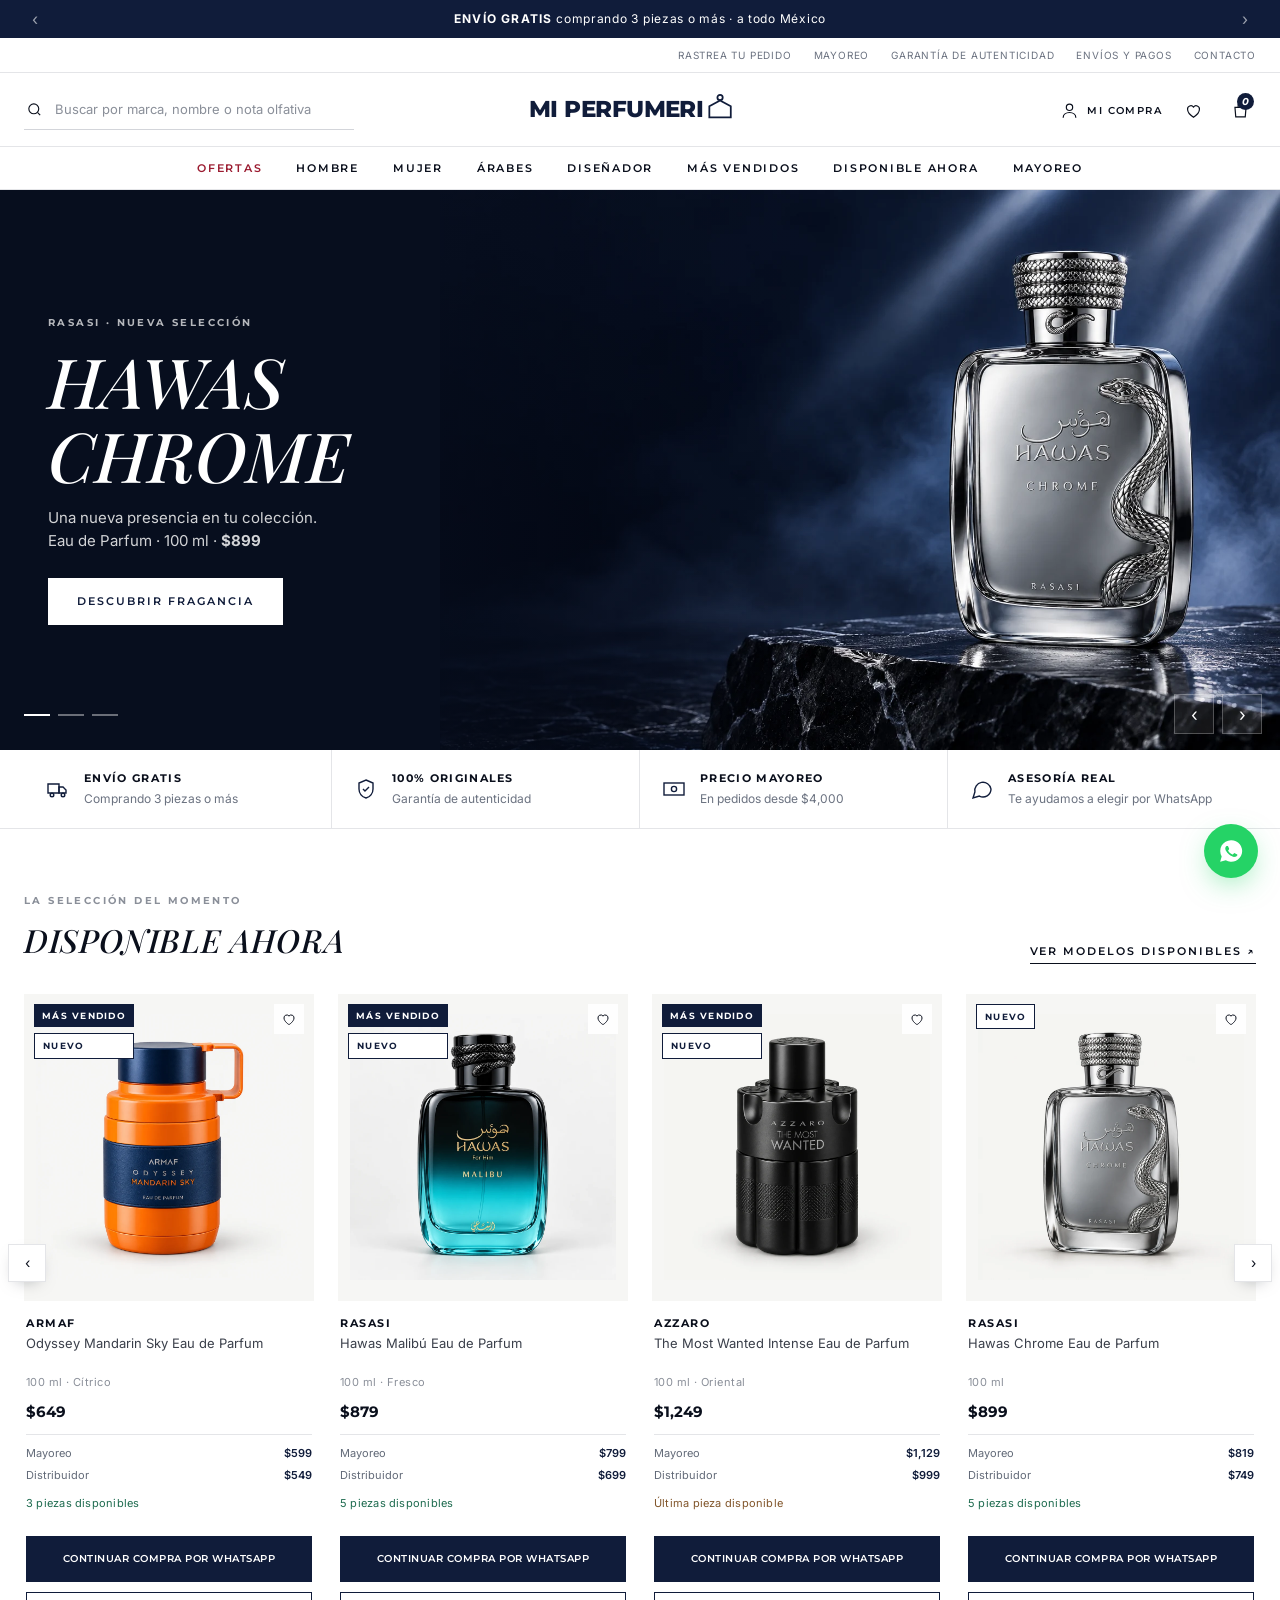
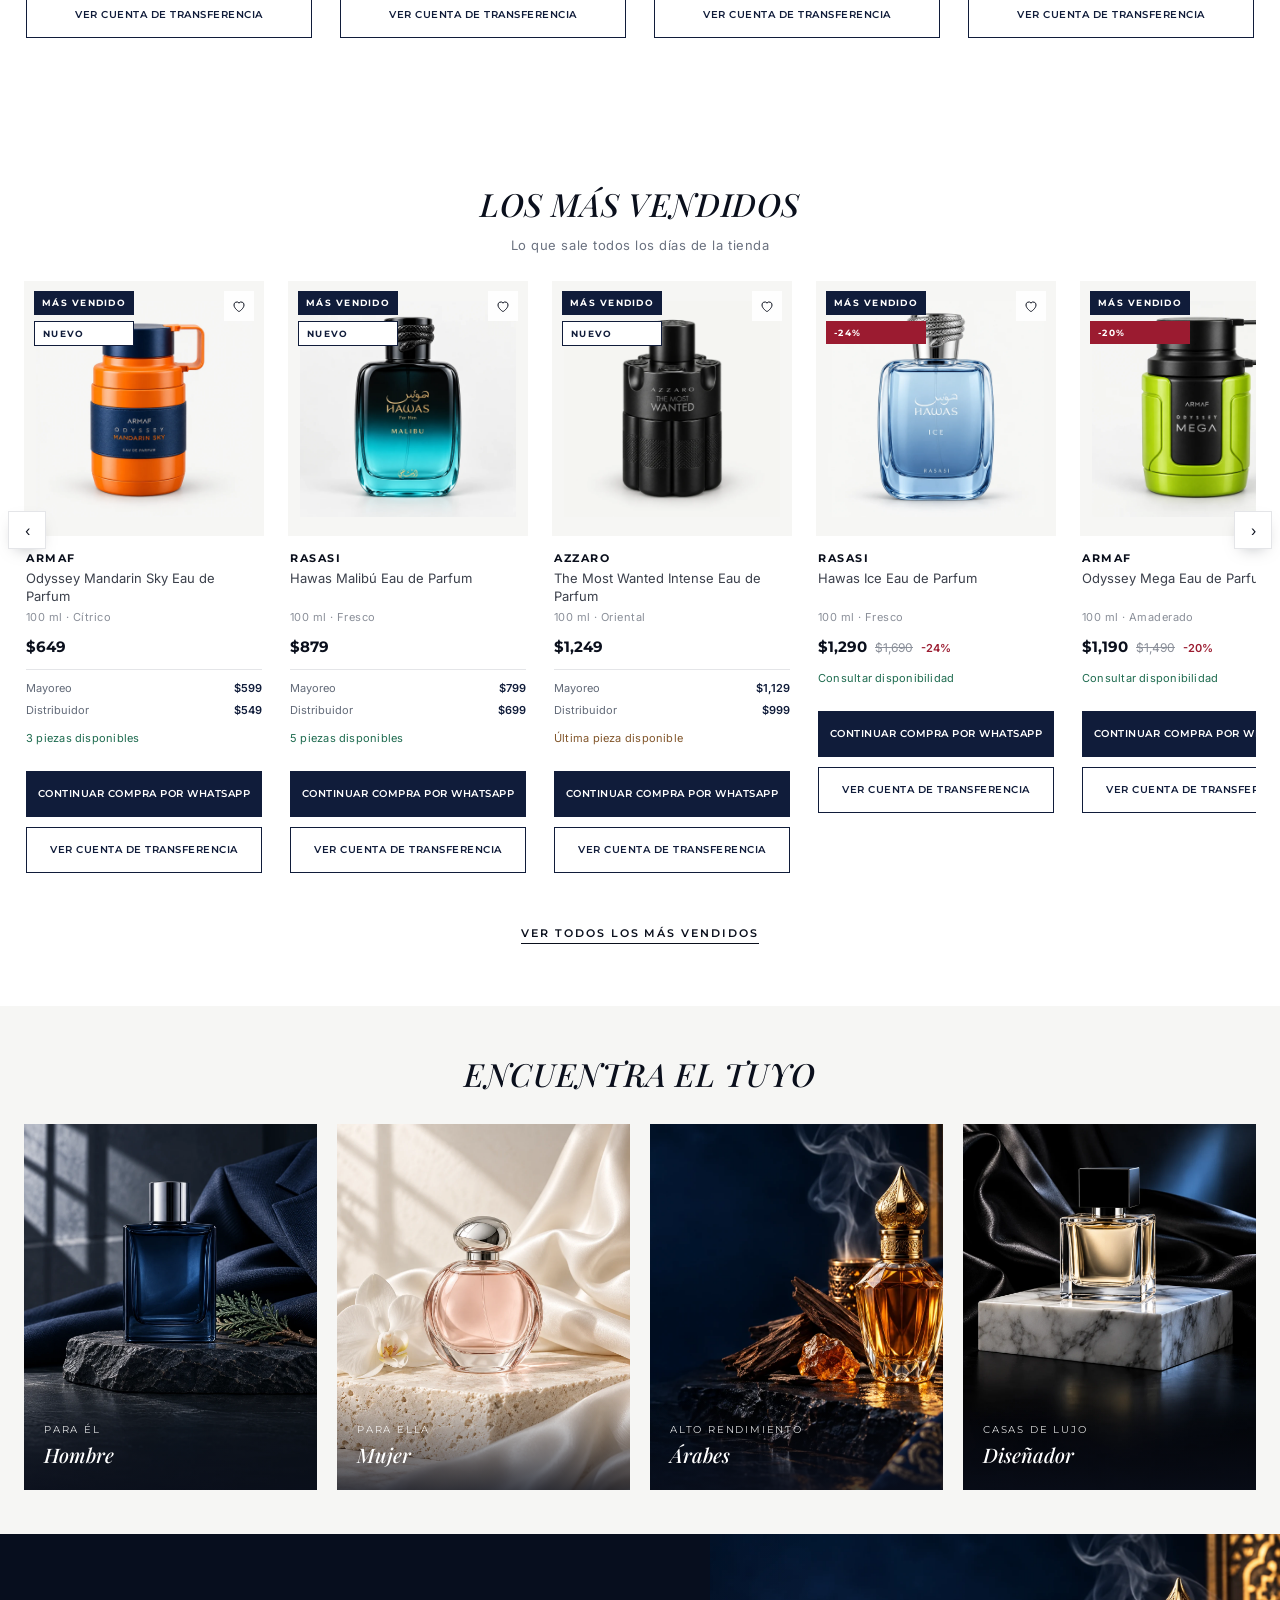
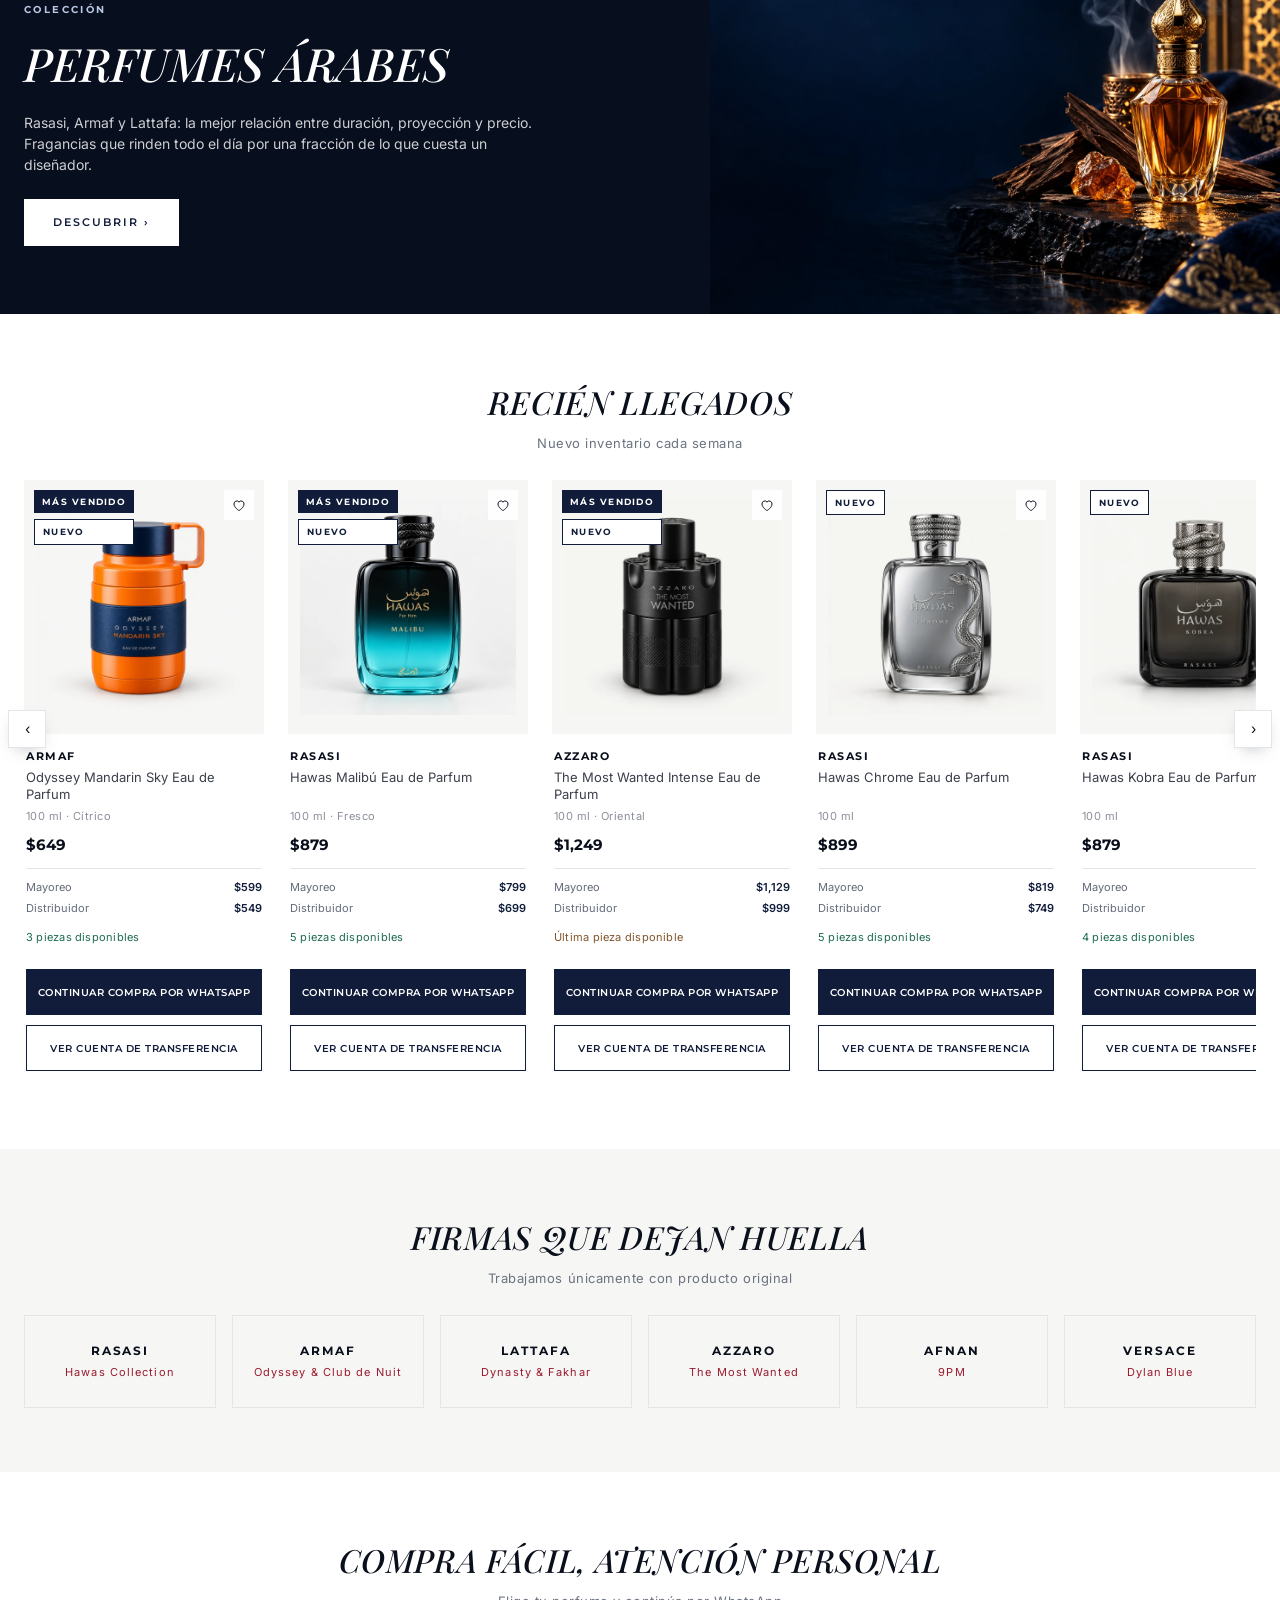
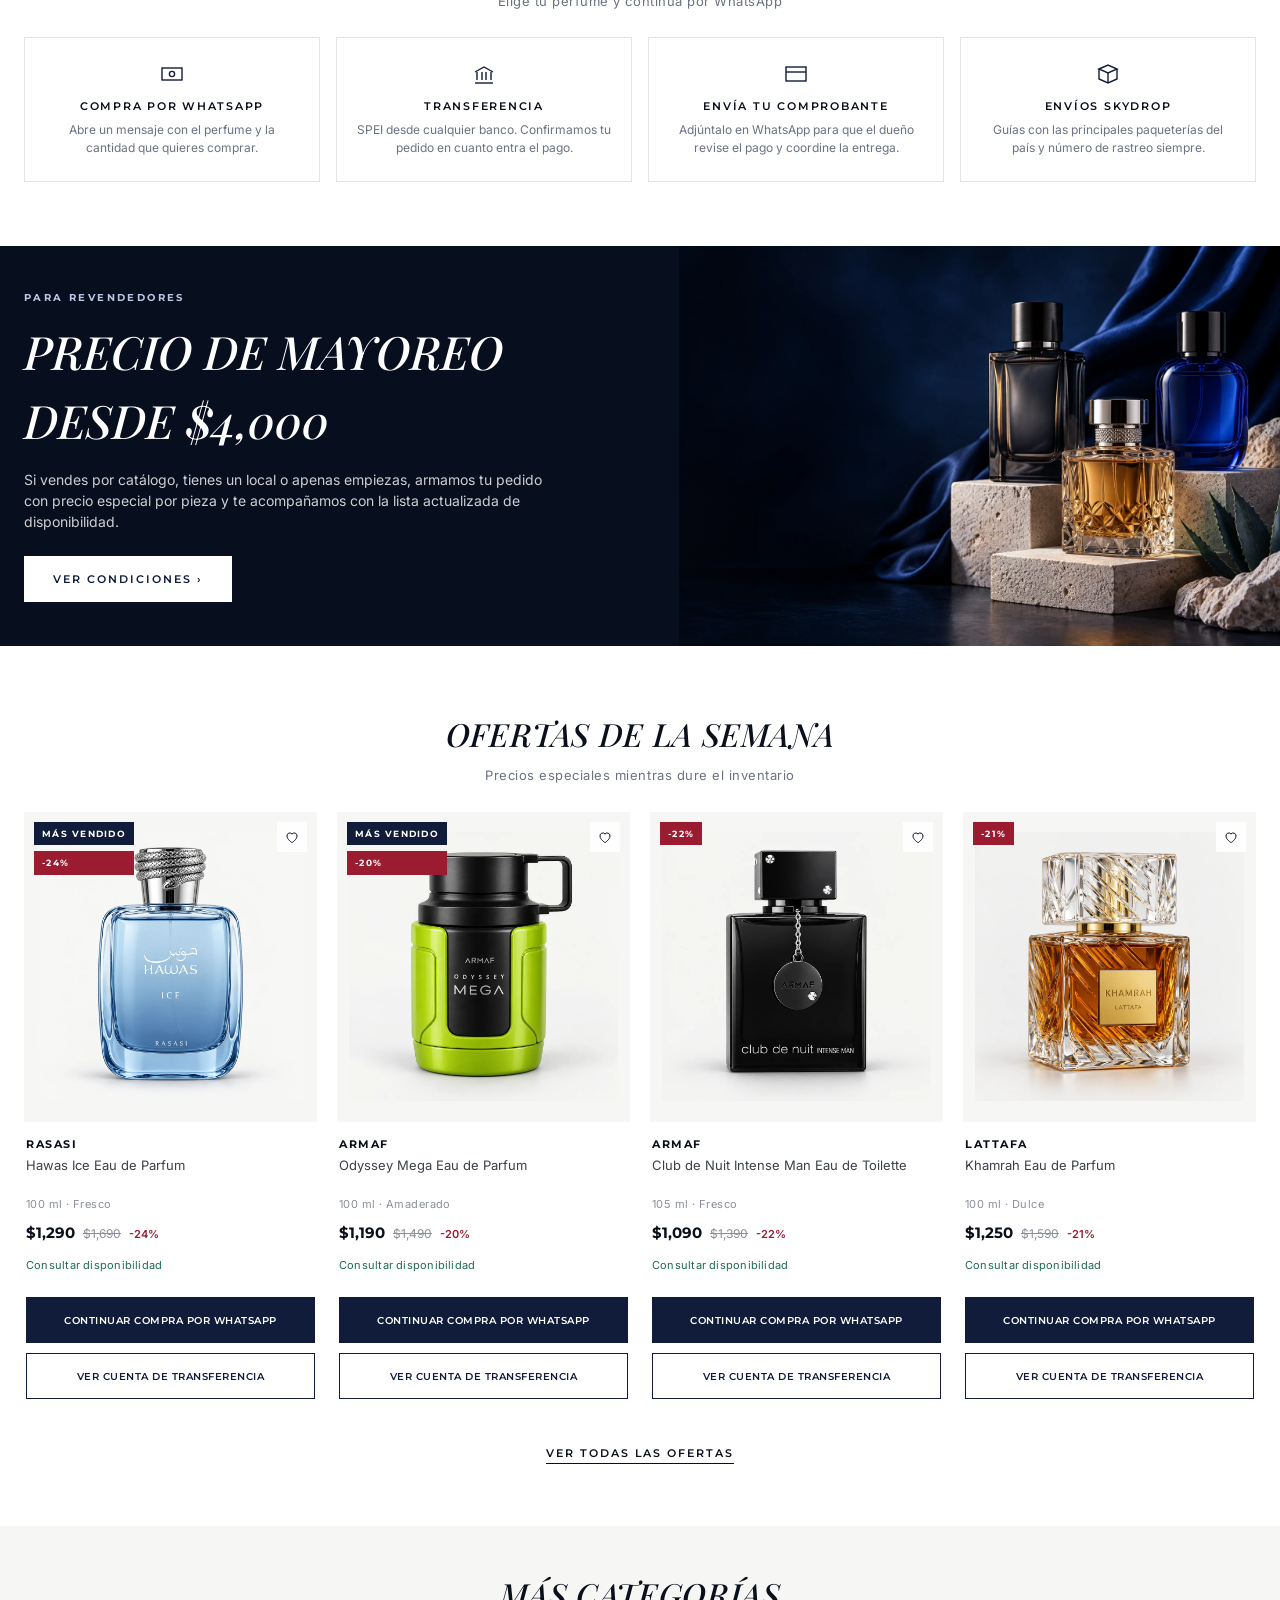
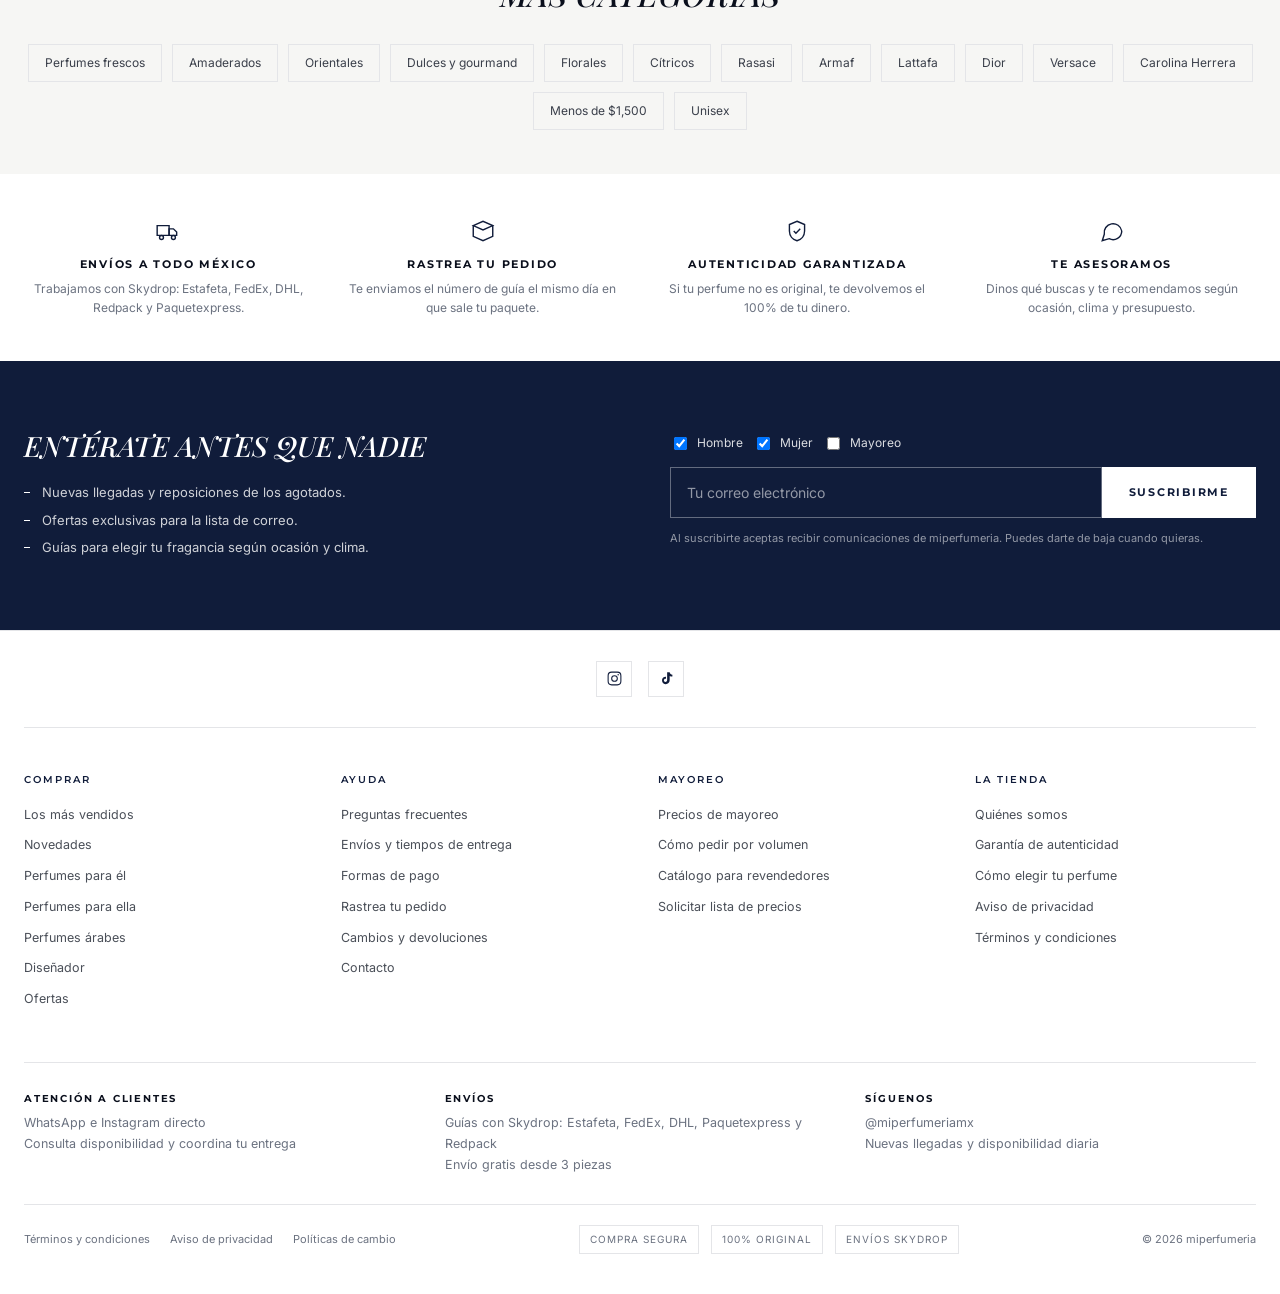
==== index.html @ ae8477be "Agrega panel admin, inventario real y fotos de producto Reemplaza catálogo demo por inventario confi" ====
<!DOCTYPE html>
<html lang="es-MX">
<head>
<meta charset="utf-8">
<meta name="viewport" content="width=device-width, initial-scale=1">
<title>miperfumeria | Perfumes originales con envío a todo México</title>
<meta name="description" content="Perfumes 100% originales de diseñador y árabes. Envío gratis desde 3 piezas, precio de mayoreo desde $4,000 y garantía de autenticidad.">
<link rel="preconnect" href="https://fonts.googleapis.com">
<link rel="preconnect" href="https://fonts.gstatic.com" crossorigin>
<link href="https://fonts.googleapis.com/css2?family=Inter:wght@400;500;600&family=Montserrat:wght@600;700;800&family=Playfair+Display:ital,wght@0,500;1,400;1,500&display=swap" rel="stylesheet">
<link rel="stylesheet" href="assets/css/styles.css">
</head>
<body>
<div id="site-header"></div>

<!-- ============ CARRUSEL PRINCIPAL ============ -->
<div class="hero" id="hero">
  <div class="hero-slide is-on">
    <div class="hero-bg" data-bg="navy"></div>
    <div class="hero-inner"><div class="hero-copy">
      <div class="eyebrow">Rasasi · Nueva selección</div>
      <h2>Hawas<br>Chrome</h2>
      <p>Una nueva presencia en tu colección.<br>Eau de Parfum · 100 ml · <strong>$899</strong></p>
      <a class="btn btn-light" href="producto.html?id=hawas-chrome">Descubrir fragancia</a>
    </div></div>
  </div>
  <div class="hero-slide">
    <div class="hero-bg" data-bg="azul"></div>
    <div class="hero-inner"><div class="hero-copy">
      <div class="eyebrow">Beneficio permanente</div>
      <h2>Envío gratis desde 3 piezas</h2>
      <p>Arma tu pedido con tres fragancias o más y nosotros pagamos la guía a cualquier parte de México.</p>
      <a class="btn btn-light" href="catalogo.html">Ver catálogo completo</a>
    </div></div>
  </div>
  <div class="hero-slide">
    <div class="hero-bg" data-bg="noche"></div>
    <div class="hero-inner"><div class="hero-copy">
      <div class="eyebrow">Revendedores</div>
      <h2>Precio de mayoreo</h2>
      <p>Desde $4,000 en un solo pedido accedes a precio especial por pieza. Ideal si vendes por catálogo o en tu local.</p>
      <a class="btn btn-light" href="mayoreo.html">Conocer condiciones</a>
    </div></div>
  </div>
  <button class="hero-arrow prev" data-hero="-1" aria-label="Anterior">‹</button>
  <button class="hero-arrow next" data-hero="1" aria-label="Siguiente">›</button>
  <div class="hero-dots" id="heroDots"></div>
</div>

<!-- ============ BENEFICIOS ============ -->
<div class="benefits">
  <div class="wrap">
    <div class="benefit"><svg width="24" height="24" viewBox="0 0 24 24" fill="none" stroke="currentColor" stroke-width="1.4"><path d="M2 7h11v9H2z"/><path d="M13 10h4l3 3v3h-7z"/><circle cx="6" cy="18" r="1.8"/><circle cx="17" cy="18" r="1.8"/></svg>
      <div><b>Envío gratis</b><span>Comprando 3 piezas o más</span></div></div>
    <div class="benefit"><svg width="24" height="24" viewBox="0 0 24 24" fill="none" stroke="currentColor" stroke-width="1.4"><path d="M12 3l7 3v6c0 4.4-3 7.9-7 9-4-1.1-7-4.6-7-9V6l7-3z"/><path d="M9 12l2 2 4-4"/></svg>
      <div><b>100% originales</b><span>Garantía de autenticidad</span></div></div>
    <div class="benefit"><svg width="24" height="24" viewBox="0 0 24 24" fill="none" stroke="currentColor" stroke-width="1.4"><rect x="2" y="6" width="20" height="12"/><circle cx="12" cy="12" r="2.6"/></svg>
      <div><b>Precio mayoreo</b><span>En pedidos desde $4,000</span></div></div>
    <div class="benefit"><svg width="24" height="24" viewBox="0 0 24 24" fill="none" stroke="currentColor" stroke-width="1.4"><path d="M21 12a8 8 0 0 1-11.6 7.1L3 21l1.9-6.1A8 8 0 1 1 21 12z"/></svg>
      <div><b>Asesoría real</b><span>Te ayudamos a elegir por WhatsApp</span></div></div>
  </div>
</div>

<section class="inventory-section">
  <div class="wrap">
    <div class="section-heading-row"><div><div class="eyebrow">La selección del momento</div><h2 class="sec-title">Disponible ahora</h2></div><a class="link-more" href="catalogo.html?f=inventario">Ver modelos disponibles ↗</a></div>
    <div class="rail-wrap"><button class="rail-btn prev" aria-label="Anterior">‹</button><div class="rail" id="railStock"></div><button class="rail-btn next" aria-label="Siguiente">›</button></div>
  </div>
</section>
<!-- ============ MÁS VENDIDOS ============ -->
<section>
  <div class="wrap">
    <div class="sec-head">
      <h2 class="sec-title">Los más vendidos</h2>
      <p class="sec-sub">Lo que sale todos los días de la tienda</p>
    </div>
    <div class="rail-wrap">
      <button class="rail-btn prev" aria-label="Anterior">‹</button>
      <div class="rail" id="railBest"></div>
      <button class="rail-btn next" aria-label="Siguiente">›</button>
    </div>
    <div style="text-align:center;margin-top:34px">
      <a class="link-more" href="catalogo.html?f=best">Ver todos los más vendidos</a>
    </div>
  </div>
</section>

<!-- ============ MOSAICO DE CATEGORÍAS ============ -->
<section class="sec-bone tight">
  <div class="wrap">
    <div class="sec-head"><h2 class="sec-title">Encuentra el tuyo</h2></div>
    <div class="tiles">
      <a class="tile" href="catalogo.html?f=hombre"><div data-tile="dark" style="aspect-ratio:4/5;max-height:420px"></div>
        <div class="tile-cap"><span>Para él</span><h3>Hombre</h3></div></a>
      <a class="tile" href="catalogo.html?f=mujer"><div data-tile="light" style="aspect-ratio:4/5;max-height:420px"></div>
        <div class="tile-cap"><span>Para ella</span><h3>Mujer</h3></div></a>
      <a class="tile" href="catalogo.html?f=arabe"><div data-tile="black" style="aspect-ratio:4/5;max-height:420px"></div>
        <div class="tile-cap"><span>Alto rendimiento</span><h3>Árabes</h3></div></a>
      <a class="tile" href="catalogo.html?f=disenador"><div data-tile="mid" style="aspect-ratio:4/5;max-height:420px"></div>
        <div class="tile-cap"><span>Casas de lujo</span><h3>Diseñador</h3></div></a>
    </div>
  </div>
</section>

<!-- ============ BANNER EDITORIAL ============ -->
<div class="editorial">
  <div class="hero-bg" data-bg="noche"></div>
  <div class="wrap"><div class="editorial-copy">
    <div class="eyebrow">Colección</div>
    <h2>Perfumes árabes</h2>
    <p>Rasasi, Armaf y Lattafa: la mejor relación entre duración, proyección y precio. Fragancias que rinden todo el día por una fracción de lo que cuesta un diseñador.</p>
    <a class="btn btn-light" href="catalogo.html?f=arabe">Descubrir ›</a>
  </div></div>
</div>

<!-- ============ NOVEDADES ============ -->
<section>
  <div class="wrap">
    <div class="sec-head">
      <h2 class="sec-title">Recién llegados</h2>
      <p class="sec-sub">Nuevo inventario cada semana</p>
    </div>
    <div class="rail-wrap">
      <button class="rail-btn prev" aria-label="Anterior">‹</button>
      <div class="rail" id="railNuevo"></div>
      <button class="rail-btn next" aria-label="Siguiente">›</button>
    </div>
  </div>
</section>

<!-- ============ MARCAS ============ -->
<section class="sec-bone">
  <div class="wrap">
    <div class="sec-head"><h2 class="sec-title">Firmas que dejan huella</h2>
      <p class="sec-sub">Trabajamos únicamente con producto original</p></div>
    <div class="brands" id="brandGrid"></div>
  </div>
</section>

<!-- ============ FORMAS DE PAGO ============ -->
<section>
  <div class="wrap">
    <div class="sec-head"><h2 class="sec-title">Compra fácil, atención personal</h2>
      <p class="sec-sub">Elige tu perfume y continúa por WhatsApp</p></div>
    <div class="pay-strip">
      <div class="pay-card"><div class="ico"><svg width="24" height="24" viewBox="0 0 24 24" fill="none" stroke="currentColor" stroke-width="1.4"><rect x="2" y="6" width="20" height="12"/><circle cx="12" cy="12" r="2.6"/></svg></div>
        <h4>Compra por WhatsApp</h4><p>Abre un mensaje con el perfume y la cantidad que quieres comprar.</p></div>
      <div class="pay-card"><div class="ico"><svg width="24" height="24" viewBox="0 0 24 24" fill="none" stroke="currentColor" stroke-width="1.4"><path d="M3 10l9-5 9 5"/><path d="M5 10v8M10 10v8M14 10v8M19 10v8"/><path d="M3 21h18"/></svg></div>
        <h4>Transferencia</h4><p>SPEI desde cualquier banco. Confirmamos tu pedido en cuanto entra el pago.</p></div>
      <div class="pay-card"><div class="ico"><svg width="24" height="24" viewBox="0 0 24 24" fill="none" stroke="currentColor" stroke-width="1.4"><rect x="2" y="5" width="20" height="14"/><path d="M2 10h20"/></svg></div>
        <h4>Envía tu comprobante</h4><p>Adjúntalo en WhatsApp para que el dueño revise el pago y coordine la entrega.</p></div>
      <div class="pay-card"><div class="ico"><svg width="24" height="24" viewBox="0 0 24 24" fill="none" stroke="currentColor" stroke-width="1.4"><path d="M3 7l9-4 9 4-9 4-9-4z"/><path d="M3 7v10l9 4 9-4V7"/><path d="M12 11v10"/></svg></div>
        <h4>Envíos Skydrop</h4><p>Guías con las principales paqueterías del país y número de rastreo siempre.</p></div>
    </div>
  </div>
</section>

<!-- ============ MAYOREO ============ -->
<div class="editorial">
  <div class="hero-bg" data-bg="azul"></div>
  <div class="wrap"><div class="editorial-copy">
    <div class="eyebrow">Para revendedores</div>
    <h2>Precio de mayoreo desde $4,000</h2>
    <p>Si vendes por catálogo, tienes un local o apenas empiezas, armamos tu pedido con precio especial por pieza y te acompañamos con la lista actualizada de disponibilidad.</p>
    <a class="btn btn-light" href="mayoreo.html">Ver condiciones ›</a>
  </div></div>
</div>

<!-- ============ OFERTAS ============ -->
<section>
  <div class="wrap">
    <div class="sec-head"><h2 class="sec-title">Ofertas de la semana</h2>
      <p class="sec-sub">Precios especiales mientras dure el inventario</p></div>
    <div class="grid-products" id="gridOferta"></div>
    <div style="text-align:center;margin-top:34px"><a class="link-more" href="catalogo.html?f=oferta">Ver todas las ofertas</a></div>
  </div>
</section>

<!-- ============ ENLACES SEO ============ -->
<section class="sec-bone tight">
  <div class="wrap">
    <div class="sec-head"><h2 class="sec-title">Más categorías</h2></div>
    <div class="seo-cloud">
      <a href="catalogo.html?fam=Fresco">Perfumes frescos</a>
      <a href="catalogo.html?fam=Amaderado">Amaderados</a>
      <a href="catalogo.html?fam=Oriental">Orientales</a>
      <a href="catalogo.html?fam=Dulce">Dulces y gourmand</a>
      <a href="catalogo.html?fam=Floral">Florales</a>
      <a href="catalogo.html?fam=Cítrico">Cítricos</a>
      <a href="catalogo.html?m=Rasasi">Rasasi</a>
      <a href="catalogo.html?m=Armaf">Armaf</a>
      <a href="catalogo.html?m=Lattafa">Lattafa</a>
      <a href="catalogo.html?m=Dior">Dior</a>
      <a href="catalogo.html?m=Versace">Versace</a>
      <a href="catalogo.html?m=Carolina Herrera">Carolina Herrera</a>
      <a href="catalogo.html?max=1500">Menos de $1,500</a>
      <a href="catalogo.html?f=unisex">Unisex</a>
    </div>
  </div>
</section>

<!-- ============ SERVICIO ============ -->
<section class="tight">
  <div class="wrap">
    <div class="service-strip">
      <div class="service-item"><div class="ico"><svg width="26" height="26" viewBox="0 0 24 24" fill="none" stroke="currentColor" stroke-width="1.3"><path d="M2 7h11v9H2z"/><path d="M13 10h4l3 3v3h-7z"/><circle cx="6" cy="18" r="1.8"/><circle cx="17" cy="18" r="1.8"/></svg></div>
        <b>Envíos a todo México</b><p>Trabajamos con Skydrop: Estafeta, FedEx, DHL, Redpack y Paquetexpress.</p></div>
      <div class="service-item"><div class="ico"><svg width="26" height="26" viewBox="0 0 24 24" fill="none" stroke="currentColor" stroke-width="1.3"><path d="M3 7l9-4 9 4-9 4-9-4z"/><path d="M3 7v10l9 4 9-4V7"/></svg></div>
        <b>Rastrea tu pedido</b><p>Te enviamos el número de guía el mismo día en que sale tu paquete.</p></div>
      <div class="service-item"><div class="ico"><svg width="26" height="26" viewBox="0 0 24 24" fill="none" stroke="currentColor" stroke-width="1.3"><path d="M12 3l7 3v6c0 4.4-3 7.9-7 9-4-1.1-7-4.6-7-9V6l7-3z"/><path d="M9 12l2 2 4-4"/></svg></div>
        <b>Autenticidad garantizada</b><p>Si tu perfume no es original, te devolvemos el 100% de tu dinero.</p></div>
      <div class="service-item"><div class="ico"><svg width="26" height="26" viewBox="0 0 24 24" fill="none" stroke="currentColor" stroke-width="1.3"><path d="M21 12a8 8 0 0 1-11.6 7.1L3 21l1.9-6.1A8 8 0 1 1 21 12z"/></svg></div>
        <b>Te asesoramos</b><p>Dinos qué buscas y te recomendamos según ocasión, clima y presupuesto.</p></div>
    </div>
  </div>
</section>

<!-- ============ NEWSLETTER ============ -->
<section class="newsletter">
  <div class="wrap">
    <div class="grid">
      <div>
        <h3>Entérate antes que nadie</h3>
        <ul>
          <li>Nuevas llegadas y reposiciones de los agotados.</li>
          <li>Ofertas exclusivas para la lista de correo.</li>
          <li>Guías para elegir tu fragancia según ocasión y clima.</li>
        </ul>
      </div>
      <div>
        <div class="nl-chips">
          <label><input type="checkbox" checked> Hombre</label>
          <label><input type="checkbox" checked> Mujer</label>
          <label><input type="checkbox"> Mayoreo</label>
        </div>
        <form class="nl-form" onsubmit="event.preventDefault();toast('Gracias por suscribirte');this.reset()">
          <input type="email" required placeholder="Tu correo electrónico" aria-label="Correo electrónico">
          <button type="submit">Suscribirme</button>
        </form>
        <p class="nl-note">Al suscribirte aceptas recibir comunicaciones de miperfumeria. Puedes darte de baja cuando quieras.</p>
      </div>
    </div>
  </div>
</section>

<div id="site-footer"></div>

<script src="assets/js/data.js"></script>
<script src="assets/js/layout.js"></script>
<script src="assets/js/app.js"></script>
<script>
function pageInit(){
  renderCards(PRODUCTOS.filter(p=>p.stock>0), "#railStock");
  renderCards(PRODUCTOS.filter(p=>p.best), "#railBest");
  renderCards(PRODUCTOS.filter(p=>p.nuevo).slice(0,11), "#railNuevo");
  renderCards(PRODUCTOS.filter(p=>p.oferta || (p.lista && (1-p.precio/p.lista) >= .2)).slice(0,4), "#gridOferta");

  // marcas destacadas
  const marcas = [["Rasasi","Hawas Collection"],["Armaf","Odyssey & Club de Nuit"],["Lattafa","Dynasty & Fakhar"],
                  ["Azzaro","The Most Wanted"],["Afnan","9PM"],["Versace","Dylan Blue"]];
  document.querySelector("#brandGrid").innerHTML = marcas.map(m=>
    `<a class="brand-card" href="catalogo.html?m=${encodeURIComponent(m[0])}"><b>${m[0]}</b><span>${m[1]}</span></a>`).join("");

  // carrusel principal
  const slides = document.querySelectorAll(".hero-slide");
  const dots = document.querySelector("#heroDots");
  let i = 0;
  dots.innerHTML = [...slides].map((_,k)=>`<button data-go="${k}" class="${k?"":"is-on"}" aria-label="Ir a la imagen ${k+1}"></button>`).join("");
  const go = n => {
    i = (n + slides.length) % slides.length;
    slides.forEach((s,k)=>s.classList.toggle("is-on", k===i));
    dots.querySelectorAll("button").forEach((b,k)=>b.classList.toggle("is-on", k===i));
  };
  let auto = setInterval(()=>go(i+1), 6000);
  document.querySelectorAll("[data-hero]").forEach(b=>b.addEventListener("click",()=>{clearInterval(auto);go(i + +b.dataset.hero)}));
  dots.addEventListener("click", e=>{ const b = e.target.closest("[data-go]"); if(b){clearInterval(auto); go(+b.dataset.go);} });
}
</script>
</body>
</html>
---- assets/css/styles.css ----
/* =========================================================
   miperfumeria — hoja de estilo principal
   Estructura inspirada en el patrón de e-commerce de
   El Palacio de Hierro (barra de avisos, header centrado,
   mega-menú, carruseles, cintillos, footer en acordeón).
   ========================================================= */

:root{
  --navy:#101C3A;
  --navy-800:#16264c;
  --navy-600:#1f3566;
  --ink:#0A0F1C;
  --paper:#ffffff;
  --bone:#F6F6F4;
  --bone-2:#EFEFEC;
  --line:#E4E5E8;
  --line-2:#D3D5DA;
  --muted:#6B7280;
  --muted-2:#8A8F99;
  --sale:#9B1B30;
  --ok:#1E6B4F;

  --max:1360px;
  --gap:24px;
  --radius:2px;

  --f-display:"Playfair Display", Georgia, "Times New Roman", serif;
  --f-brand:"Montserrat", "Helvetica Neue", Arial, sans-serif;
  --f-ui:"Inter", "Helvetica Neue", Arial, sans-serif;

  --header-h:118px;
}

*,*::before,*::after{box-sizing:border-box}
html{-webkit-text-size-adjust:100%}
body{
  margin:0;font-family:var(--f-ui);color:var(--ink);background:var(--paper);
  font-size:14px;line-height:1.5;-webkit-font-smoothing:antialiased;
}
img{max-width:100%;display:block}
a{color:inherit;text-decoration:none}
button{font:inherit;color:inherit;background:none;border:0;cursor:pointer}
input,select,textarea{font:inherit;color:inherit}
ul{margin:0;padding:0;list-style:none}
h1,h2,h3,h4{margin:0;font-weight:600}
:focus-visible{outline:2px solid var(--navy);outline-offset:2px}

.wrap{max-width:var(--max);margin:0 auto;padding:0 24px}
.wrap-narrow{max-width:900px;margin:0 auto;padding:0 24px}
.sr{position:absolute;width:1px;height:1px;overflow:hidden;clip:rect(0 0 0 0);white-space:nowrap}

/* ---------- tipografía de sección ---------- */
.sec-title{
  font-family:var(--f-display);font-style:italic;font-weight:500;
  font-size:clamp(22px,2.5vw,34px);letter-spacing:.02em;text-transform:uppercase;
  text-align:center;color:var(--ink);
}
.sec-sub{
  text-align:center;color:var(--muted);margin-top:8px;font-size:13px;
  letter-spacing:.04em;
}
.sec-head{margin:0 0 26px}
.eyebrow{
  font-family:var(--f-brand);font-weight:700;font-size:10px;letter-spacing:.24em;
  text-transform:uppercase;color:var(--muted-2);
}

/* ---------- botones ---------- */
.btn{
  display:inline-flex;align-items:center;justify-content:center;gap:8px;
  padding:14px 28px;font-family:var(--f-brand);font-weight:600;font-size:11px;
  letter-spacing:.18em;text-transform:uppercase;border:1px solid var(--navy);
  background:var(--navy);color:#fff;transition:.18s ease;cursor:pointer;
}
.btn:hover{background:var(--navy-600);border-color:var(--navy-600)}
.btn-ghost{background:transparent;color:var(--navy)}
.btn-ghost:hover{background:var(--navy);color:#fff}
.btn-light{background:#fff;color:var(--navy);border-color:#fff}
.btn-light:hover{background:transparent;color:#fff;border-color:#fff}
.btn-block{width:100%}
.btn-sm{padding:10px 18px;font-size:10px}
.link-more{
  font-family:var(--f-brand);font-weight:600;font-size:11px;letter-spacing:.18em;
  text-transform:uppercase;border-bottom:1px solid currentColor;padding-bottom:3px;
}

/* =========================================================
   BARRA DE AVISOS
   ========================================================= */
.announce{background:var(--navy);color:#fff;font-size:12px}
.announce .wrap{display:flex;align-items:center;justify-content:center;gap:18px;height:38px;position:relative}
.announce-track{height:38px;display:flex;align-items:center;overflow:hidden;flex:1;justify-content:center}
.announce-item{display:none;letter-spacing:.06em;text-align:center}
.announce-item.is-on{display:block;animation:fadeUp .5s ease}
.announce-item strong{font-weight:700;letter-spacing:.1em}
@keyframes fadeUp{from{opacity:0;transform:translateY(6px)}to{opacity:1;transform:none}}
.announce-nav{color:rgba(255,255,255,.6);font-size:16px;line-height:1;padding:4px 8px}
.announce-nav:hover{color:#fff}

/* fila de servicios (como el cintillo superior de Palacio) */
.utility{border-bottom:1px solid var(--line);background:#fff;font-size:11px}
.utility .wrap{display:flex;align-items:center;justify-content:flex-end;gap:22px;height:34px}
.utility a{color:var(--muted);letter-spacing:.08em;text-transform:uppercase;font-size:10px}
.utility a:hover{color:var(--navy)}

/* =========================================================
   HEADER
   ========================================================= */
.site-header{position:sticky;top:0;z-index:60;background:#fff;border-bottom:1px solid var(--line)}
.header-main{display:grid;grid-template-columns:1fr auto 1fr;align-items:center;gap:20px;padding:18px 0 16px}
.header-search{max-width:330px;width:100%}
.search-field{display:flex;align-items:center;gap:10px;border-bottom:1px solid var(--line-2);padding:8px 2px}
.search-field input{border:0;outline:0;width:100%;background:transparent;font-size:13px}
.search-field input::placeholder{color:var(--muted-2)}
.search-field svg{flex:none}

.brand{display:flex;justify-content:center}
.brand svg{height:34px;width:auto}

.header-actions{display:flex;align-items:center;justify-content:flex-end;gap:22px}
.hicon{display:flex;align-items:center;gap:8px;position:relative;color:var(--ink)}
.hicon span{font-size:10px;letter-spacing:.14em;text-transform:uppercase;font-family:var(--f-brand);font-weight:600}
.hicon:hover{color:var(--navy-600)}
.cart-count{
  position:absolute;top:-7px;left:12px;min-width:17px;height:17px;padding:0 4px;
  background:var(--navy);color:#fff;border-radius:999px;font-size:10px;font-weight:700;
  display:flex;align-items:center;justify-content:center;font-family:var(--f-brand);
}
.burger{display:none}

/* ---------- navegación ---------- */
.mainnav{border-top:1px solid var(--line)}
.mainnav > ul{display:flex;justify-content:center;gap:2px}
.nav-item{position:relative}
.nav-link{
  display:block;padding:13px 16px;font-family:var(--f-brand);font-weight:600;
  font-size:11px;letter-spacing:.16em;text-transform:uppercase;color:var(--ink);
}
.nav-link:hover{color:var(--navy-600)}
.nav-link.is-sale{color:var(--sale)}
.nav-item:hover .nav-link::after{
  content:"";position:absolute;left:16px;right:16px;bottom:6px;height:1px;background:currentColor;
}

.mega{
  position:absolute;left:50%;transform:translateX(-50%);top:100%;
  background:#fff;border:1px solid var(--line);border-top:0;padding:30px 34px;
  display:none;min-width:600px;box-shadow:0 20px 40px -24px rgba(10,15,28,.3);z-index:70;
}
.nav-item:hover .mega{display:block}
.mega-cols{display:flex;gap:46px}
.mega h4{
  font-family:var(--f-brand);font-size:10px;letter-spacing:.2em;text-transform:uppercase;
  color:var(--navy);margin-bottom:12px;font-weight:700;
}
.mega li + li{margin-top:9px}
.mega li a{font-size:13px;color:#3a3f4a}
.mega li a:hover{color:var(--navy);text-decoration:underline;text-underline-offset:3px}
.mega-promo{width:230px;border-left:1px solid var(--line);padding-left:30px}
.mega-promo .promo-card{background:var(--bone);padding:20px;text-align:center}
.mega-promo .promo-card p{margin:8px 0 14px;font-size:12px;color:var(--muted)}

/* =========================================================
   HERO / CARRUSEL PRINCIPAL
   ========================================================= */
.hero{position:relative;overflow:hidden;background:var(--navy)}
.hero-slide{
  display:none;min-height:clamp(360px,46vw,560px);position:relative;
  align-items:center;color:#fff;
}
.hero-slide.is-on{display:flex;animation:fadeIn .6s ease}
@keyframes fadeIn{from{opacity:.2}to{opacity:1}}
.hero-bg{position:absolute;inset:0;z-index:0}
.hero-bg svg{width:100%;height:100%}
.hero-inner{position:relative;z-index:2;max-width:var(--max);margin:0 auto;padding:0 24px;width:100%}
.hero-copy{max-width:520px}
.hero-copy .eyebrow{color:rgba(255,255,255,.7)}
.hero-copy h2{
  font-family:var(--f-display);font-style:italic;font-weight:500;
  font-size:clamp(34px,5vw,62px);line-height:1.05;margin:14px 0 16px;text-transform:uppercase;
}
.hero-copy p{color:rgba(255,255,255,.82);font-size:15px;max-width:400px;margin:0 0 26px}
.hero-dots{position:absolute;bottom:22px;left:0;right:0;display:flex;justify-content:center;gap:8px;z-index:3}
.hero-dots button{width:26px;height:2px;background:rgba(255,255,255,.4)}
.hero-dots button.is-on{background:#fff}
.hero-arrow{
  position:absolute;bottom:16px;z-index:4;color:#fff;
  width:40px;height:40px;display:flex;align-items:center;justify-content:center;
  background:rgba(255,255,255,.08);border:1px solid rgba(255,255,255,.25);font-size:18px;
}
.hero-arrow:hover{background:rgba(255,255,255,.2)}
.hero-arrow.prev{right:66px}
.hero-arrow.next{right:18px}
.hero-dots{bottom:34px;justify-content:flex-start;max-width:var(--max);margin:0 auto;padding:0 24px}

/* =========================================================
   CINTILLO DE BENEFICIOS
   ========================================================= */
.benefits{border-bottom:1px solid var(--line);background:#fff}
.benefits .wrap{display:grid;grid-template-columns:repeat(4,1fr);gap:0}
.benefit{display:flex;align-items:center;gap:14px;padding:20px 22px;border-right:1px solid var(--line)}
.benefit:last-child{border-right:0}
.benefit svg{flex:none;color:var(--navy)}
.benefit b{display:block;font-family:var(--f-brand);font-size:11px;letter-spacing:.12em;text-transform:uppercase}
.benefit span{font-size:12px;color:var(--muted)}

/* =========================================================
   SECCIONES / GRIDS
   ========================================================= */
section{padding:clamp(40px,5vw,68px) 0}
section.tight{padding:clamp(28px,3.5vw,44px) 0}
.sec-bone{background:var(--bone)}

/* carrusel horizontal de productos */
.rail-wrap{position:relative}
.rail{
  display:grid;grid-auto-flow:column;grid-auto-columns:minmax(240px,1fr);
  gap:var(--gap);overflow-x:auto;scroll-snap-type:x mandatory;
  padding-bottom:6px;scrollbar-width:thin;
}
.rail > *{scroll-snap-align:start}
.rail::-webkit-scrollbar{height:3px}
.rail::-webkit-scrollbar-thumb{background:var(--line-2)}
.rail-btn{
  position:absolute;top:38%;z-index:5;width:38px;height:38px;background:#fff;
  border:1px solid var(--line);display:flex;align-items:center;justify-content:center;
  box-shadow:0 6px 18px -10px rgba(10,15,28,.5);
}
.rail-btn:hover{border-color:var(--navy)}
.rail-btn.prev{left:-16px}
.rail-btn.next{right:-16px}

/* tarjeta de producto */
.grid-products{display:grid;grid-template-columns:repeat(4,1fr);gap:var(--gap) 20px}
.card{position:relative;background:#fff;display:flex;flex-direction:column}
.card-media{position:relative;background:var(--bone);overflow:hidden;aspect-ratio:1/1.06}
.card-media svg{width:100%;height:100%;transition:transform .5s ease}
.card:hover .card-media svg{transform:scale(1.05)}
.card-badges{position:absolute;top:10px;left:10px;display:flex;flex-direction:column;gap:6px;z-index:2}
.badge{
  font-family:var(--f-brand);font-size:9px;font-weight:700;letter-spacing:.14em;
  text-transform:uppercase;padding:5px 8px;background:var(--navy);color:#fff;
}
.badge.sale{background:var(--sale)}
.badge.soft{background:#fff;color:var(--navy);border:1px solid var(--navy)}
.card-fav{
  position:absolute;top:10px;right:10px;z-index:2;width:30px;height:30px;background:rgba(255,255,255,.9);
  display:flex;align-items:center;justify-content:center;color:var(--ink);
}
.card-fav:hover,.card-fav.is-on{color:var(--sale)}
.card-quick{
  position:absolute;left:0;right:0;bottom:0;background:rgba(16,28,58,.95);color:#fff;
  padding:12px;text-align:center;font-family:var(--f-brand);font-size:10px;letter-spacing:.18em;
  text-transform:uppercase;transform:translateY(100%);transition:.25s ease;
}
.card:hover .card-quick{transform:none}
.card-body{padding:14px 2px 0;display:flex;flex-direction:column;gap:4px;flex:1}
.card-brand{font-family:var(--f-brand);font-size:11px;font-weight:700;letter-spacing:.14em;text-transform:uppercase}
.card-name{font-size:13px;color:#3a3f4a;line-height:1.35;min-height:35px}
.card-meta{font-size:11px;color:var(--muted-2);letter-spacing:.04em}
.card-price{display:flex;align-items:baseline;gap:8px;margin-top:6px;flex-wrap:wrap}
.price-now{font-family:var(--f-brand);font-weight:700;font-size:15px;color:var(--ink)}
.price-was{font-size:12px;color:var(--muted-2);text-decoration:line-through}
.price-off{font-size:11px;color:var(--sale);font-weight:600}
.card-rating{display:flex;align-items:center;gap:5px;font-size:11px;color:var(--muted)}
.stars{color:var(--navy);letter-spacing:1px;font-size:11px}

/* mosaico de categorías */
.tiles{display:grid;grid-template-columns:repeat(4,1fr);gap:20px}
.tile{position:relative;overflow:hidden;display:block;background:var(--bone)}
.tile svg{width:100%;height:100%;transition:transform .6s ease}
.tile:hover svg{transform:scale(1.06)}
.tile-cap{position:absolute;left:0;right:0;bottom:0;padding:20px;color:#fff;
  background:linear-gradient(to top,rgba(10,15,28,.78),rgba(10,15,28,0))}
.tile-cap h3{font-family:var(--f-display);font-style:italic;font-size:20px;font-weight:500}
.tile-cap span{font-family:var(--f-brand);font-size:10px;letter-spacing:.18em;text-transform:uppercase;opacity:.85}

/* banner editorial ancho */
.editorial{position:relative;min-height:380px;display:flex;align-items:center;color:#fff;overflow:hidden}
.editorial .hero-bg{position:absolute;inset:0}
.editorial-copy{position:relative;z-index:2;max-width:520px}
.editorial-copy h2{font-family:var(--f-display);font-style:italic;font-size:clamp(28px,3.6vw,46px);
  text-transform:uppercase;font-weight:500;margin-bottom:14px}
.editorial-copy p{color:rgba(255,255,255,.8);margin:0 0 24px}

/* tarjetas de marca */
.brands{display:grid;grid-template-columns:repeat(6,1fr);gap:16px}
.brand-card{border:1px solid var(--line);padding:26px 14px;text-align:center;transition:.2s}
.brand-card:hover{border-color:var(--navy);transform:translateY(-2px)}
.brand-card b{display:block;font-family:var(--f-brand);font-size:12px;letter-spacing:.16em;text-transform:uppercase}
.brand-card span{font-size:11px;color:var(--sale);letter-spacing:.1em}

/* cintillo de pagos */
.pay-strip{display:grid;grid-template-columns:repeat(4,1fr);gap:16px}
.pay-card{background:#fff;border:1px solid var(--line);padding:24px 20px;text-align:center}
.pay-card .ico{color:var(--navy);margin-bottom:12px;display:flex;justify-content:center}
.pay-card h4{font-family:var(--f-brand);font-size:11px;letter-spacing:.16em;text-transform:uppercase;margin-bottom:6px}
.pay-card p{margin:0;font-size:12px;color:var(--muted)}

/* nube de enlaces SEO */
.seo-cloud{display:flex;flex-wrap:wrap;gap:10px;justify-content:center}
.seo-cloud a{border:1px solid var(--line);padding:9px 16px;font-size:12px;color:#3a3f4a}
.seo-cloud a:hover{border-color:var(--navy);color:var(--navy)}

/* franja de servicio */
.service-strip{display:grid;grid-template-columns:repeat(4,1fr);gap:26px;text-align:center}
.service-item .ico{display:flex;justify-content:center;color:var(--navy);margin-bottom:12px}
.service-item b{display:block;font-family:var(--f-brand);font-size:11px;letter-spacing:.16em;text-transform:uppercase;margin-bottom:6px}
.service-item p{margin:0;font-size:12px;color:var(--muted);line-height:1.6}

/* newsletter */
.newsletter{background:var(--navy);color:#fff}
.newsletter .grid{display:grid;grid-template-columns:1fr 1fr;gap:60px;align-items:center}
.newsletter h3{font-family:var(--f-display);font-style:italic;font-size:28px;font-weight:500;text-transform:uppercase;margin-bottom:16px}
.newsletter li{padding-left:18px;position:relative;color:rgba(255,255,255,.8);margin-bottom:8px;font-size:13px}
.newsletter li::before{content:"";position:absolute;left:0;top:9px;width:6px;height:1px;background:#fff}
.nl-form{display:flex;gap:0;margin-top:6px}
.nl-form input{flex:1;background:transparent;border:1px solid rgba(255,255,255,.35);color:#fff;padding:14px 16px;outline:0}
.nl-form input::placeholder{color:rgba(255,255,255,.55)}
.nl-form button{background:#fff;color:var(--navy);border:1px solid #fff;padding:0 26px;
  font-family:var(--f-brand);font-weight:700;font-size:11px;letter-spacing:.16em;text-transform:uppercase}
.nl-form button:hover{background:transparent;color:#fff}
.nl-chips{display:flex;gap:10px;margin-bottom:14px;flex-wrap:wrap}
.nl-chips label{display:flex;align-items:center;gap:7px;font-size:12px;color:rgba(255,255,255,.85)}
.nl-note{font-size:11px;color:rgba(255,255,255,.55);margin-top:12px}

/* =========================================================
   FOOTER
   ========================================================= */
.site-footer{background:#fff;border-top:1px solid var(--line)}
.footer-social{display:flex;justify-content:center;gap:16px;padding:30px 0;border-bottom:1px solid var(--line)}
.footer-social a{width:36px;height:36px;border:1px solid var(--line);display:flex;align-items:center;justify-content:center;color:var(--navy)}
.footer-social a:hover{background:var(--navy);color:#fff;border-color:var(--navy)}
.footer-cols{display:grid;grid-template-columns:repeat(4,1fr);gap:36px;padding:44px 0}
.footer-col h4{font-family:var(--f-brand);font-size:10px;letter-spacing:.2em;text-transform:uppercase;margin-bottom:16px;color:var(--navy)}
.footer-col li{margin-bottom:9px}
.footer-col a{font-size:12.5px;color:#4a4f58}
.footer-col a:hover{color:var(--navy);text-decoration:underline;text-underline-offset:3px}
.footer-col .acc-toggle{display:none}
.footer-contact{border-top:1px solid var(--line);padding:28px 0;display:grid;grid-template-columns:repeat(3,1fr);gap:30px}
.footer-contact b{font-family:var(--f-brand);font-size:10px;letter-spacing:.18em;text-transform:uppercase;display:block;margin-bottom:6px}
.footer-contact p{margin:0;font-size:12.5px;color:var(--muted);line-height:1.7}
.footer-legal{border-top:1px solid var(--line);padding:20px 0 40px;display:flex;justify-content:space-between;align-items:center;gap:20px;flex-wrap:wrap}
.footer-legal .links{display:flex;gap:20px;flex-wrap:wrap}
.footer-legal a,.footer-legal span{font-size:11px;color:var(--muted)}
.trust{display:flex;gap:12px;align-items:center}
.trust .pill{border:1px solid var(--line);padding:6px 10px;font-size:10px;letter-spacing:.1em;color:var(--muted);text-transform:uppercase}

/* =========================================================
   CARRITO LATERAL
   ========================================================= */
.overlay{position:fixed;inset:0;background:rgba(10,15,28,.45);opacity:0;pointer-events:none;transition:.25s;z-index:90}
.overlay.is-on{opacity:1;pointer-events:auto}
.drawer{
  position:fixed;top:0;right:0;height:100%;width:min(420px,92vw);background:#fff;z-index:100;
  transform:translateX(102%);transition:.3s cubic-bezier(.4,0,.2,1);display:flex;flex-direction:column;
}
.drawer.is-on{transform:none}
.drawer-head{display:flex;align-items:center;justify-content:space-between;padding:20px 24px;border-bottom:1px solid var(--line)}
.drawer-head h3{font-family:var(--f-brand);font-size:12px;letter-spacing:.2em;text-transform:uppercase}
.drawer-body{flex:1;overflow-y:auto;padding:10px 24px}
.drawer-foot{border-top:1px solid var(--line);padding:20px 24px}
.mini-item{display:grid;grid-template-columns:70px 1fr auto;gap:14px;padding:16px 0;border-bottom:1px solid var(--line)}
.mini-item .thumb{background:var(--bone)}
.mini-item h5{font-family:var(--f-brand);font-size:11px;letter-spacing:.1em;text-transform:uppercase;margin:0 0 3px}
.mini-item p{margin:0;font-size:12px;color:var(--muted)}
.qty{display:inline-flex;border:1px solid var(--line);margin-top:8px}
.qty button{width:26px;height:26px;line-height:1}
.qty span{width:30px;display:flex;align-items:center;justify-content:center;font-size:12px;border-left:1px solid var(--line);border-right:1px solid var(--line)}
.mini-item .rm{font-size:11px;color:var(--muted);text-decoration:underline;margin-top:8px;display:inline-block}
.sum-row{display:flex;justify-content:space-between;font-size:13px;margin-bottom:8px}
.sum-row.total{font-family:var(--f-brand);font-weight:700;font-size:16px;padding-top:12px;border-top:1px solid var(--line);margin-top:12px}
.empty-state{text-align:center;padding:60px 20px;color:var(--muted)}

/* progreso envío gratis */
.ship-bar{background:var(--bone);padding:12px 14px;margin:14px 0;font-size:11.5px;color:var(--navy)}
.ship-bar .track{height:3px;background:var(--line-2);margin-top:8px}
.ship-bar .fill{height:3px;background:var(--navy);width:0;transition:.4s}

/* =========================================================
   PLP — catálogo
   ========================================================= */
.breadcrumb{font-size:11.5px;color:var(--muted);padding:18px 0;letter-spacing:.04em}
.breadcrumb a:hover{color:var(--navy)}
.plp-head{text-align:center;padding:10px 0 28px;border-bottom:1px solid var(--line)}
.plp-head h1{font-family:var(--f-display);font-style:italic;font-weight:500;font-size:clamp(26px,3vw,38px);text-transform:uppercase}
.plp-head p{color:var(--muted);margin:10px auto 0;max-width:620px;font-size:13px}
.plp-layout{display:grid;grid-template-columns:230px 1fr;gap:40px;padding:28px 0 70px}
.filters h4{font-family:var(--f-brand);font-size:10px;letter-spacing:.18em;text-transform:uppercase;margin-bottom:12px}
.filter-group{border-bottom:1px solid var(--line);padding:18px 0}
.filter-group:first-child{padding-top:0}
.filter-group label{display:flex;align-items:center;gap:9px;font-size:13px;color:#434852;margin-bottom:9px;cursor:pointer}
.filter-group label:hover{color:var(--navy)}
.toolbar{display:flex;justify-content:space-between;align-items:center;margin-bottom:22px;gap:16px;flex-wrap:wrap}
.toolbar .count{font-size:12px;color:var(--muted);letter-spacing:.06em}
.toolbar select{border:1px solid var(--line);padding:10px 14px;background:#fff;font-size:12px}
.chips{display:flex;gap:8px;flex-wrap:wrap;margin-bottom:18px}
.chip{border:1px solid var(--navy);color:var(--navy);padding:5px 12px;font-size:11px;display:inline-flex;gap:8px;align-items:center}
.filters-toggle{display:none}

/* =========================================================
   PDP — producto
   ========================================================= */
.pdp{display:grid;grid-template-columns:1.15fr 1fr;gap:56px;padding:24px 0 60px}
.pdp-gallery{display:grid;grid-template-columns:78px 1fr;gap:16px}
.pdp-thumbs{display:flex;flex-direction:column;gap:10px}
.pdp-thumbs button{border:1px solid var(--line);background:var(--bone);padding:0;aspect-ratio:1}
.pdp-thumbs button.is-on{border-color:var(--navy)}
.pdp-main-img{background:var(--bone);aspect-ratio:1/1.05;display:flex;align-items:center;justify-content:center}
.pdp-brand{font-family:var(--f-brand);font-size:12px;font-weight:700;letter-spacing:.2em;text-transform:uppercase;color:var(--navy)}
.pdp h1{font-family:var(--f-display);font-size:32px;font-weight:500;margin:10px 0 8px;line-height:1.15}
.pdp .price-row{display:flex;align-items:baseline;gap:12px;margin:18px 0 6px}
.pdp .price-now{font-size:28px}
.pdp .sku{font-size:11px;color:var(--muted-2);letter-spacing:.08em}
.opt-group{margin:24px 0}
.opt-group .lbl{font-family:var(--f-brand);font-size:10px;letter-spacing:.18em;text-transform:uppercase;margin-bottom:10px;display:block}
.opts{display:flex;gap:10px;flex-wrap:wrap}
.opt{border:1px solid var(--line);padding:11px 18px;font-size:12.5px;cursor:pointer;background:#fff}
.opt.is-on{border-color:var(--navy);background:var(--navy);color:#fff}
.pdp-actions{display:flex;gap:12px;margin:26px 0 20px}
.pdp-actions .btn{flex:1}
.stock-line{display:flex;align-items:center;gap:8px;font-size:12.5px;color:var(--ok);margin-bottom:16px}
.dot{width:7px;height:7px;border-radius:50%;background:var(--ok)}
.usp-list{border-top:1px solid var(--line);padding-top:20px;display:grid;gap:14px}
.usp{display:flex;gap:12px;align-items:flex-start;font-size:12.5px;color:#434852}
.usp svg{flex:none;color:var(--navy);margin-top:1px}
.notes-grid{display:grid;grid-template-columns:repeat(3,1fr);gap:20px;margin-top:18px}
.note-box{background:var(--bone);padding:18px}
.note-box b{font-family:var(--f-brand);font-size:10px;letter-spacing:.16em;text-transform:uppercase;color:var(--navy);display:block;margin-bottom:8px}
.note-box p{margin:0;font-size:12.5px;color:#434852}

/* acordeón */
.acc{border-top:1px solid var(--line)}
.acc-item{border-bottom:1px solid var(--line)}
.acc-btn{width:100%;display:flex;justify-content:space-between;align-items:center;padding:18px 0;
  font-family:var(--f-brand);font-size:11px;letter-spacing:.16em;text-transform:uppercase;text-align:left}
.acc-panel{display:none;padding:0 0 20px;color:#434852;font-size:13px;line-height:1.75;max-width:760px}
.acc-item.is-on .acc-panel{display:block}
.acc-item.is-on .acc-btn .sign{transform:rotate(45deg)}
.acc-btn .sign{transition:.2s;font-size:18px;line-height:1;color:var(--navy)}

/* =========================================================
   PÁGINAS DE CONTENIDO
   ========================================================= */
.page-hero{background:var(--navy);color:#fff;padding:60px 0;text-align:center;position:relative;overflow:hidden}
.page-hero h1{font-family:var(--f-display);font-style:italic;font-weight:500;font-size:clamp(28px,4vw,46px);text-transform:uppercase;position:relative;z-index:2}
.page-hero p{color:rgba(255,255,255,.78);max-width:600px;margin:14px auto 0;position:relative;z-index:2}
.prose{max-width:780px;margin:0 auto;font-size:14px;line-height:1.85;color:#3a3f4a}
.prose h2{font-family:var(--f-display);font-style:italic;font-size:24px;font-weight:500;margin:36px 0 12px;text-transform:uppercase;color:var(--ink)}
.prose h3{font-family:var(--f-brand);font-size:12px;letter-spacing:.16em;text-transform:uppercase;margin:26px 0 8px}
.prose ul{list-style:none;margin:12px 0}
.prose ul li{padding-left:20px;position:relative;margin-bottom:8px}
.prose ul li::before{content:"";position:absolute;left:0;top:11px;width:8px;height:1px;background:var(--navy)}
.prose table{width:100%;border-collapse:collapse;margin:18px 0;font-size:13px}
.prose th,.prose td{border:1px solid var(--line);padding:12px 14px;text-align:left}
.prose th{background:var(--bone);font-family:var(--f-brand);font-size:10px;letter-spacing:.14em;text-transform:uppercase}

.cards-3{display:grid;grid-template-columns:repeat(3,1fr);gap:24px}
.info-card{border:1px solid var(--line);padding:30px 26px}
.info-card .ico{color:var(--navy);margin-bottom:16px}
.info-card h3{font-family:var(--f-brand);font-size:12px;letter-spacing:.16em;text-transform:uppercase;margin-bottom:10px}
.info-card p{margin:0;font-size:13px;color:var(--muted);line-height:1.7}

/* mayoreo */
.tier-grid{display:grid;grid-template-columns:repeat(3,1fr);gap:20px;margin-top:8px}
.tier{border:1px solid var(--line);padding:30px 26px;text-align:center;background:#fff}
.tier.is-featured{border-color:var(--navy);position:relative;box-shadow:0 20px 40px -30px rgba(16,28,58,.5)}
.tier.is-featured::before{content:"Más elegido";position:absolute;top:-11px;left:50%;transform:translateX(-50%);
  background:var(--navy);color:#fff;font-family:var(--f-brand);font-size:9px;letter-spacing:.16em;
  text-transform:uppercase;padding:5px 12px}
.tier .t-name{font-family:var(--f-brand);font-size:11px;letter-spacing:.18em;text-transform:uppercase;color:var(--muted)}
.tier .t-price{font-family:var(--f-display);font-size:38px;margin:10px 0 4px}
.tier .t-note{font-size:12px;color:var(--muted);margin-bottom:18px}
.tier ul{text-align:left;font-size:13px;color:#434852}
.tier ul li{padding-left:20px;position:relative;margin-bottom:9px}
.tier ul li::before{content:"✓";position:absolute;left:0;color:var(--navy);font-size:11px}

.calc{background:var(--bone);padding:34px;display:grid;grid-template-columns:1fr 1fr;gap:34px;align-items:center}
.calc label{font-family:var(--f-brand);font-size:10px;letter-spacing:.16em;text-transform:uppercase;display:block;margin-bottom:8px}
.calc input,.calc select{width:100%;padding:13px 14px;border:1px solid var(--line);background:#fff}
.calc-out{background:var(--navy);color:#fff;padding:28px}
.calc-out .row{display:flex;justify-content:space-between;font-size:13px;margin-bottom:10px;color:rgba(255,255,255,.85)}
.calc-out .row.big{font-family:var(--f-brand);font-weight:700;font-size:20px;color:#fff;border-top:1px solid rgba(255,255,255,.25);padding-top:14px;margin-top:14px}

/* formularios */
.form-grid{display:grid;grid-template-columns:1fr 1fr;gap:18px}
.field{display:block;margin-bottom:16px}
.field span{font-family:var(--f-brand);font-size:10px;letter-spacing:.16em;text-transform:uppercase;display:block;margin-bottom:7px}
.field input,.field select,.field textarea{width:100%;padding:13px 14px;border:1px solid var(--line);background:#fff;outline:0}
.field input:focus,.field textarea:focus,.field select:focus{border-color:var(--navy)}
.field.full{grid-column:1/-1}

/* checkout */
.checkout{display:grid;grid-template-columns:1.5fr 1fr;gap:48px;padding:30px 0 70px}
.co-box{border:1px solid var(--line);padding:26px;margin-bottom:20px}
.co-box h3{font-family:var(--f-brand);font-size:11px;letter-spacing:.18em;text-transform:uppercase;margin-bottom:18px;
  display:flex;align-items:center;gap:10px}
.co-box h3 i{width:22px;height:22px;background:var(--navy);color:#fff;border-radius:50%;display:flex;
  align-items:center;justify-content:center;font-size:10px;font-style:normal;font-weight:700}
.pay-opt{display:flex;gap:12px;align-items:flex-start;border:1px solid var(--line);padding:16px;margin-bottom:10px;cursor:pointer}
.pay-opt.is-on{border-color:var(--navy);background:var(--bone)}
.pay-opt b{display:block;font-size:13px;margin-bottom:3px}
.pay-opt p{margin:0;font-size:12px;color:var(--muted)}
.summary{background:var(--bone);padding:26px;position:sticky;top:150px}
.summary h3{font-family:var(--f-brand);font-size:11px;letter-spacing:.18em;text-transform:uppercase;margin-bottom:18px}

/* whatsapp flotante */
.wa-float{
  position:fixed;right:22px;bottom:22px;z-index:80;width:54px;height:54px;border-radius:50%;
  background:#25D366;color:#fff;display:flex;align-items:center;justify-content:center;
  box-shadow:0 10px 30px -8px rgba(37,211,102,.6);
}
.wa-float:hover{transform:scale(1.06)}

/* toast */
.toast{
  visibility:hidden;opacity:0;
  position:fixed;bottom:26px;left:50%;transform:translate(-50%,120%);background:var(--navy);color:#fff;
  padding:14px 24px;font-size:12.5px;letter-spacing:.04em;z-index:120;transition:.3s;
}
.toast.is-on{transform:translate(-50%,0);visibility:visible;opacity:1}

/* menú móvil */
.mobile-menu{position:fixed;top:0;left:0;height:100%;width:min(340px,88vw);background:#fff;z-index:100;
  transform:translateX(-102%);transition:.3s cubic-bezier(.4,0,.2,1);overflow-y:auto}
.mobile-menu.is-on{transform:none}
.mobile-menu .mm-head{display:flex;justify-content:space-between;align-items:center;padding:18px 20px;border-bottom:1px solid var(--line)}
.mobile-menu nav a{display:block;padding:15px 20px;border-bottom:1px solid var(--line);
  font-family:var(--f-brand);font-size:12px;letter-spacing:.14em;text-transform:uppercase}
.mobile-menu .mm-sub a{padding-left:34px;text-transform:none;letter-spacing:normal;font-family:var(--f-ui);font-size:13px;color:#4a4f58}

/* =========================================================
   RESPONSIVE
   ========================================================= */
@media (max-width:1100px){
  .grid-products{grid-template-columns:repeat(3,1fr)}
  .brands{grid-template-columns:repeat(3,1fr)}
  .tiles{grid-template-columns:repeat(2,1fr)}
  .pdp{grid-template-columns:1fr;gap:34px}
  .checkout{grid-template-columns:1fr}
  .newsletter .grid{grid-template-columns:1fr;gap:30px}
}
@media (max-width:900px){
  .utility{display:none}
  .header-main{grid-template-columns:auto 1fr auto;padding:14px 0}
  .header-search{display:none}
  .burger{display:flex;align-items:center}
  .mainnav{display:none}
  .benefits .wrap{grid-template-columns:1fr 1fr}
  .benefit:nth-child(2){border-right:0}
  .benefit{border-bottom:1px solid var(--line)}
  .pay-strip,.service-strip,.cards-3,.tier-grid{grid-template-columns:1fr 1fr}
  .footer-cols{grid-template-columns:1fr;gap:0;padding:10px 0}
  .footer-col{border-bottom:1px solid var(--line);padding:6px 0}
  .footer-col h4{display:none}
  .footer-col .acc-toggle{display:flex;width:100%;justify-content:space-between;align-items:center;
    padding:16px 0;font-family:var(--f-brand);font-size:10px;letter-spacing:.2em;text-transform:uppercase;color:var(--navy)}
  .footer-col ul{display:none;padding-bottom:14px}
  .footer-col.is-on ul{display:block}
  .footer-contact{grid-template-columns:1fr;gap:18px}
  .plp-layout{grid-template-columns:1fr}
  .filters{display:none}
  .filters.is-on{display:block;position:fixed;inset:0;background:#fff;z-index:100;overflow-y:auto;padding:24px}
  .filters-toggle{display:inline-flex}
  .calc{grid-template-columns:1fr}
  .form-grid{grid-template-columns:1fr}
  .notes-grid{grid-template-columns:1fr}
}
@media (max-width:640px){
  .grid-products{grid-template-columns:repeat(2,1fr);gap:26px 14px}
  .brands{grid-template-columns:repeat(2,1fr)}
  .tiles{grid-template-columns:1fr}
  .pay-strip,.service-strip,.cards-3,.tier-grid{grid-template-columns:1fr}
  .pdp-gallery{grid-template-columns:1fr}
  .pdp-thumbs{flex-direction:row;order:2}
  .pdp-thumbs button{width:64px}
  .rail{grid-auto-columns:minmax(64vw,1fr)}
  .rail-btn{display:none}
  .card-name{min-height:0}
  .footer-legal{justify-content:center;text-align:center}
}

/* ajustes finos tras revisión visual */
.pdp-main-img{max-height:620px}
.pdp-main-img svg{max-height:620px}
.pdp-actions .btn{padding:15px 14px;font-size:10px;letter-spacing:.12em;text-align:center;line-height:1.3}
.card-quick{cursor:pointer}
.tile-cap h3{margin-top:2px}

/* ---------- correcciones móviles ---------- */
@media (max-width:900px){
  .announce .wrap{height:auto;padding:9px 0;gap:10px}
  .announce-track{height:auto}
  .announce-item{font-size:11.5px}
  .header-main{grid-template-columns:auto 1fr auto;gap:10px}
  .header-search{display:block;max-width:none;width:auto}
  .header-search .search-field{display:none}
  .burger{display:flex;padding:4px}
  .brand svg{height:24px}
  .header-actions{gap:16px}
  .hicon span:not(.sr){display:none}
  .benefit{flex-direction:column;text-align:center;gap:8px;padding:18px 10px}
  .benefit svg{margin:0 auto}
  .hero-copy p{font-size:14px}
  .mobile-search{display:block;padding:10px 24px 14px;border-top:1px solid var(--line)}
}
@media (min-width:901px){ .mobile-search{display:none} }

/* Fotografía de catálogo e inventario confirmado · septiembre 2026 */
.product-photo{width:100%;height:100%;object-fit:contain;display:block;background:var(--bone);transition:transform .5s ease}
.card-media .product-photo{padding:12px}
.card:hover .product-photo{transform:scale(1.035)}
.editorial-photo,.category-photo{display:block;width:100%;height:100%;object-fit:cover}
.hero-bg::after{content:"";position:absolute;inset:0;background:linear-gradient(90deg,rgba(5,13,31,.45),transparent 75%)}
.hero-copy{max-width:560px}
.hero-copy h2{font-size:clamp(44px,5.4vw,76px);line-height:1.06}
.hero-inner{padding-left:max(48px,calc((100vw - 1264px)/2))}
.editorial>.wrap{width:100%}
.editorial-copy{padding:44px 0}
.editorial-copy .eyebrow{color:#bbc8e4;margin-bottom:12px}
.page-hero .hero-bg::after{background:rgba(6,14,31,.67)}
.tile [data-tile]{width:100%;height:100%;overflow:hidden}
.tile .category-photo{transition:transform .6s}
.tile:hover .category-photo{transform:scale(1.035)}
.tile:nth-child(3) .category-photo{object-position:78% center}
.card-tiers{display:grid;gap:5px;font-size:11px;color:#626a78;border-top:1px solid var(--line);padding-top:10px;margin-top:7px}
.card-tiers span{display:flex;justify-content:space-between;gap:8px}
.card-tiers b{font-weight:600;color:var(--navy)}
.card-stock{font-size:11px;color:var(--ok);margin-top:8px;letter-spacing:.02em}
.card-stock.last-unit{color:#81552a}
.card-body{padding-bottom:8px}
.section-heading-row{display:flex;align-items:flex-end;justify-content:space-between;gap:24px;margin-bottom:30px}
.section-heading-row .sec-title{text-align:left;margin-top:8px}
.section-heading-row .link-more{white-space:nowrap}
.inventory-section .rail{grid-auto-columns:calc((100% - 72px)/4)}
.pdp-gallery-single{display:flex;flex-direction:column;min-width:0;align-self:start;position:sticky;top:135px}
.pdp-gallery-single .pdp-main-img{width:100%;overflow:hidden}
.pdp-main-img .product-photo{padding:28px;max-height:620px}
.image-caption{font-size:11px;color:var(--muted);margin:0;text-align:center}
.pdp-intro{color:var(--muted);font-size:13px;margin:12px 0}
.price-tiers{display:grid;grid-template-columns:repeat(3,1fr);margin-top:24px;border:1px solid var(--line)}
.price-tiers>div{padding:16px 12px;border-right:1px solid var(--line)}
.price-tiers>div:last-child{border:0}
.price-tiers>div:first-child{background:var(--navy);color:#fff}
.price-tiers span{display:block;font-size:10px;text-transform:uppercase;letter-spacing:.1em;margin-bottom:5px}
.price-tiers b{font-family:var(--f-brand);font-size:21px}
.tier-caption{font-size:11px;color:var(--muted);line-height:1.7;margin-top:9px}
.set-contents{margin-top:26px;border-top:1px solid var(--line);padding-top:22px}
.set-contents h3{font-family:var(--f-brand);font-size:11px;letter-spacing:.12em;text-transform:uppercase;margin-bottom:12px}
.set-contents li{font-size:13px;color:#535b68;padding:9px 0;border-bottom:1px solid var(--line)}
.mini-item .thumb{align-self:start;aspect-ratio:1}
.inventory-table-wrap{overflow:auto;margin-top:24px}
.inventory-table{width:100%;border-collapse:collapse;min-width:680px;font-size:13px}
.inventory-table th{text-align:left;text-transform:uppercase;letter-spacing:.1em;font-size:10px;background:var(--navy);color:white;padding:14px}
.inventory-table td{padding:14px;border-bottom:1px solid var(--line)}
.inventory-table td:not(:first-child){font-variant-numeric:tabular-nums}
.inventory-table tbody tr:hover{background:var(--bone)}
.inventory-table a{font-weight:500}
@media(max-width:1100px){.pdp-gallery-single{position:static;max-width:650px;width:100%;margin:auto}.inventory-section .rail{grid-auto-columns:calc((100% - 48px)/3)}}
@media(max-width:640px){
 .hero-inner{padding:36px 24px 76px}.hero-slide{min-height:510px;align-items:flex-end}
 .hero-bg .editorial-photo{object-position:65% center}
 .hero-bg::after{background:linear-gradient(0deg,rgba(5,13,31,.94),rgba(5,13,31,.4) 65%,rgba(5,13,31,.15))}
 .hero-copy h2{font-size:46px}.hero-copy p{max-width:290px}
 .editorial-copy{padding:52px 0}.editorial .hero-bg::after{background:rgba(5,13,31,.7)}
 .editorial .editorial-photo{object-position:75% center}
 .section-heading-row{align-items:flex-start;flex-direction:column;gap:16px}
 .inventory-section .rail{grid-auto-columns:74vw}
 .card-media .product-photo{padding:5px}.card-tiers{font-size:10px}
 .price-tiers>div{padding:14px 9px}.price-tiers b{font-size:19px}.price-tiers span{font-size:9px;letter-spacing:.04em}
 .pdp-main-img .product-photo{padding:12px}.pdp-actions{flex-direction:column}
 .newsletter .nl-form{flex-direction:column;gap:8px}.nl-form input{min-width:0}.nl-form button{padding:14px}
 .hero-dots{bottom:34px}.header-actions{gap:10px}.brand svg{height:22px}
}
@media(prefers-reduced-motion:reduce){*,*::before,*::after{animation:none!important;scroll-behavior:auto!important;transition:none!important}}
@media(min-width:641px){
 .hero .editorial-photo,.editorial .editorial-photo{object-fit:contain;object-position:right center;background:#070e1e}
 .hero .hero-bg::after,.editorial .hero-bg::after{background:linear-gradient(90deg,#070e1e 5%,rgba(7,14,30,.7) 34%,transparent 64%)}
}

/* Compra directa por WhatsApp y transferencia */
.purchase-actions,.card-buy{display:grid;gap:10px;margin-top:20px}
.purchase-actions .btn,.card-buy .btn{white-space:normal;text-align:center;line-height:1.5;letter-spacing:.05em}
.card-buy .btn{font-size:10px;padding:12px 8px;min-height:46px}
.pdp-actions.purchase-actions{display:grid;grid-template-columns:1fr;max-width:520px}
.purchase-note{font-size:12px;line-height:1.7;color:var(--muted);margin:16px 0}
.bag-secondary{background:none;border:0;border-bottom:1px solid var(--navy);padding:8px 0;color:var(--navy);font-size:12px;cursor:pointer;margin-top:12px}
.transfer-box h2{font-family:var(--f-display);font-size:30px;margin:14px 0 24px}
.transfer-box>p{font-size:14px;line-height:1.8}
.bank-pending{padding:22px;background:var(--bone,#f5f4f0);font-size:14px;line-height:1.7}
.bank-pending p{margin:8px 0 0}
.bank-details{margin:24px 0}.bank-details>div{padding:14px 0;border-bottom:1px solid var(--line)}
.bank-details dt{font-size:11px;text-transform:uppercase;letter-spacing:.1em;color:var(--muted)}
.bank-details dd{margin:8px 0 0;font-size:18px;overflow-wrap:anywhere}
.transfer-item{display:grid;grid-template-columns:72px 1fr;gap:14px;border-bottom:1px solid var(--line);padding:14px 0}
.transfer-item p{font-size:13px;margin:5px 0}.transfer-item b{font-size:12px}.transfer-item small{font-size:11px;color:var(--muted)}
.drawer-foot .purchase-actions{margin-top:12px;gap:7px}.drawer-foot .btn{font-size:10px;padding:12px 8px}
@media(max-width:600px){.transfer-box{padding:22px}.card-buy .btn{font-size:9px;letter-spacing:0}.sum-row.total{gap:12px}}

.bank-empty dd{min-height:30px;background:#f5f6f8;border:1px solid var(--line);border-radius:2px}

.delivery-box{border:1px solid var(--line);padding:20px;margin:20px 0;background:#fafbfd}.delivery-box summary{cursor:pointer;font-size:14px;font-weight:600}.delivery-box>p{font-size:12px;color:var(--muted);line-height:1.7}.delivery-box .field{margin-bottom:14px}.delivery-box .form-grid{gap:12px}.delivery-box input{min-width:0;width:100%}.delivery-box input:disabled{background:#eee}
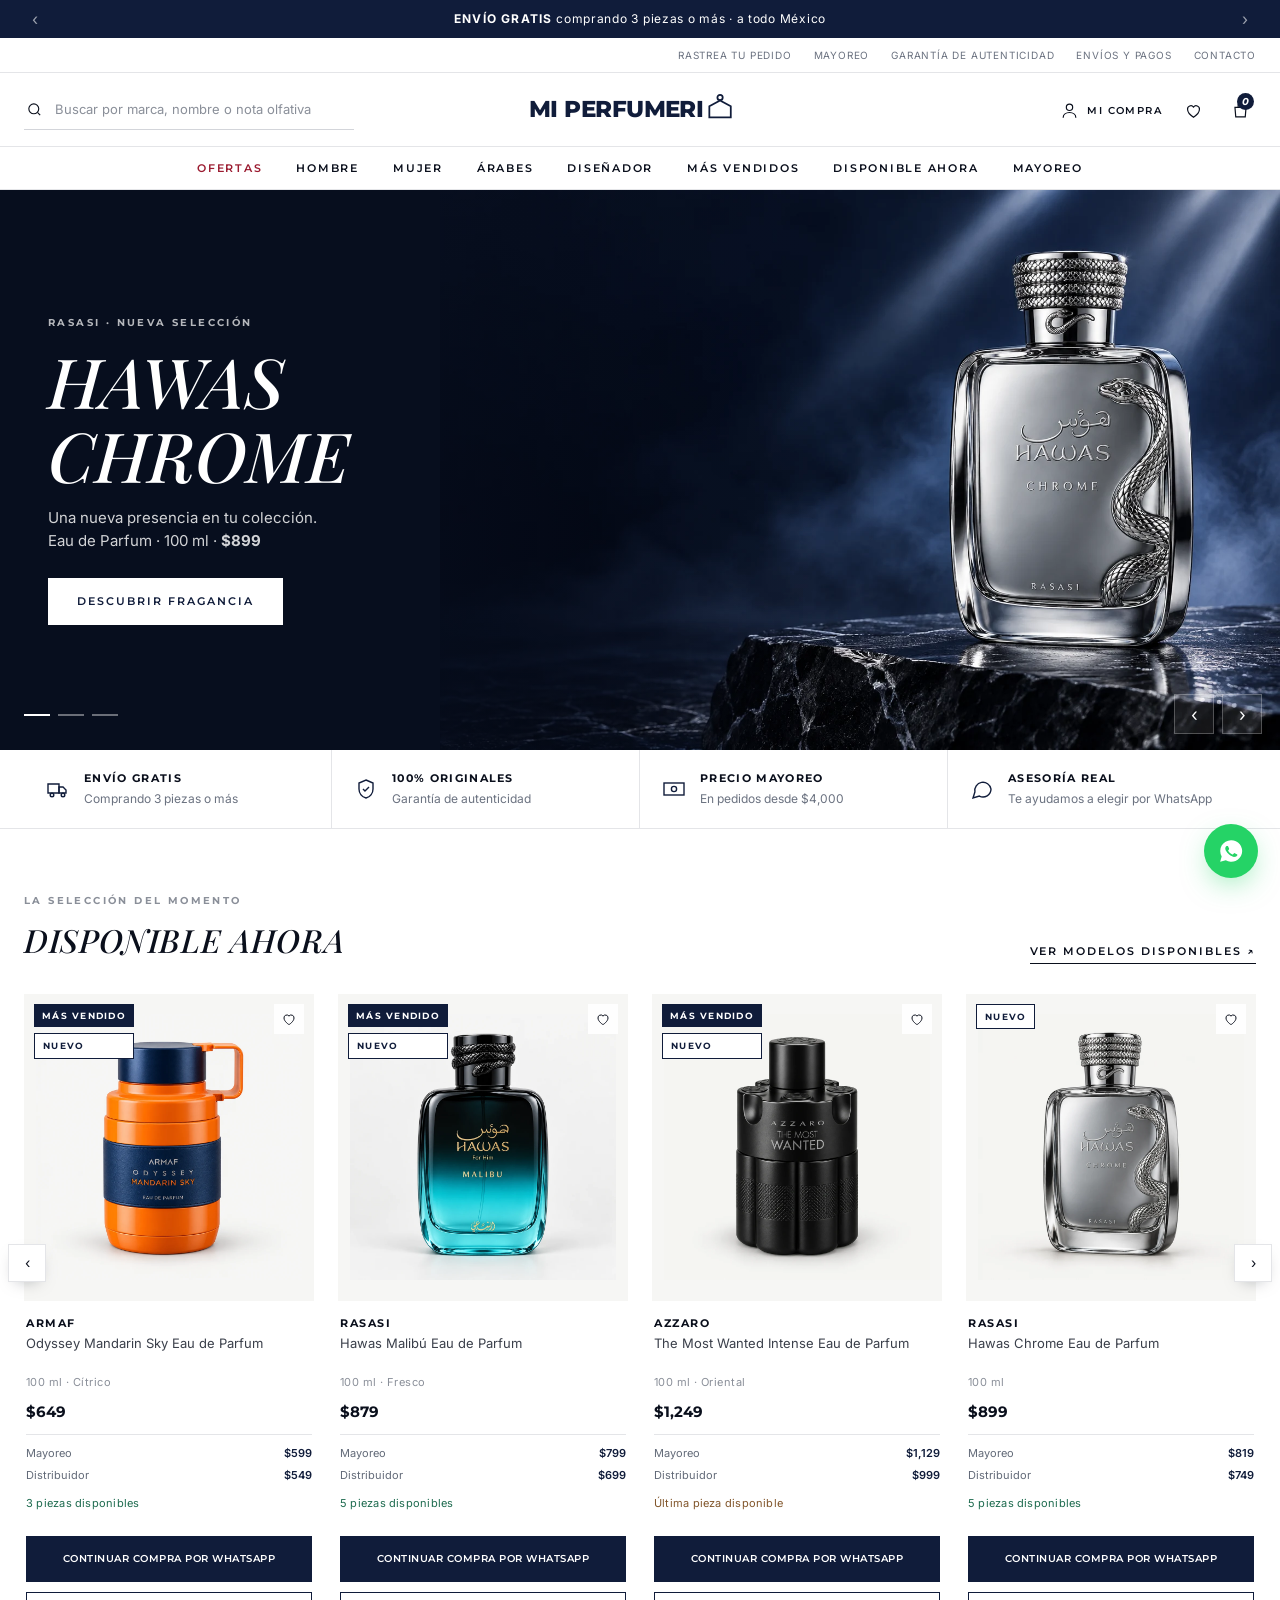
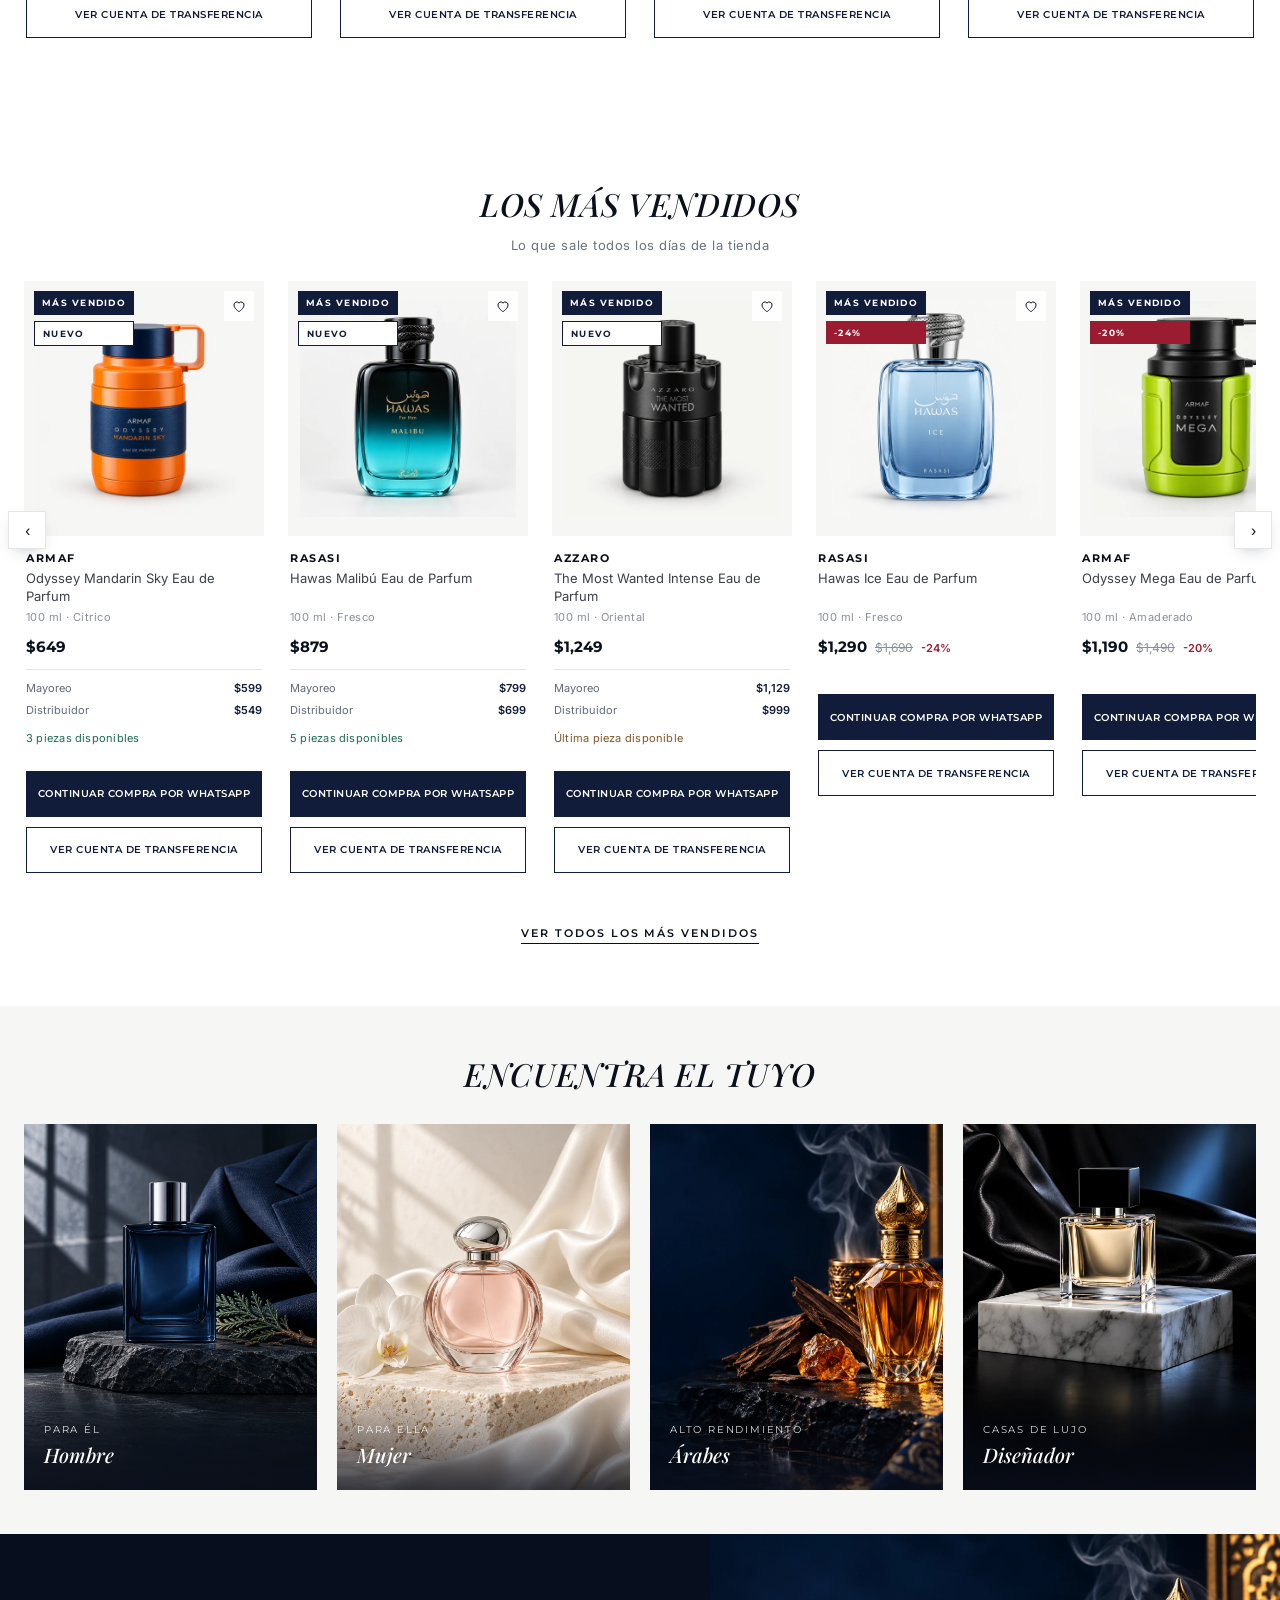
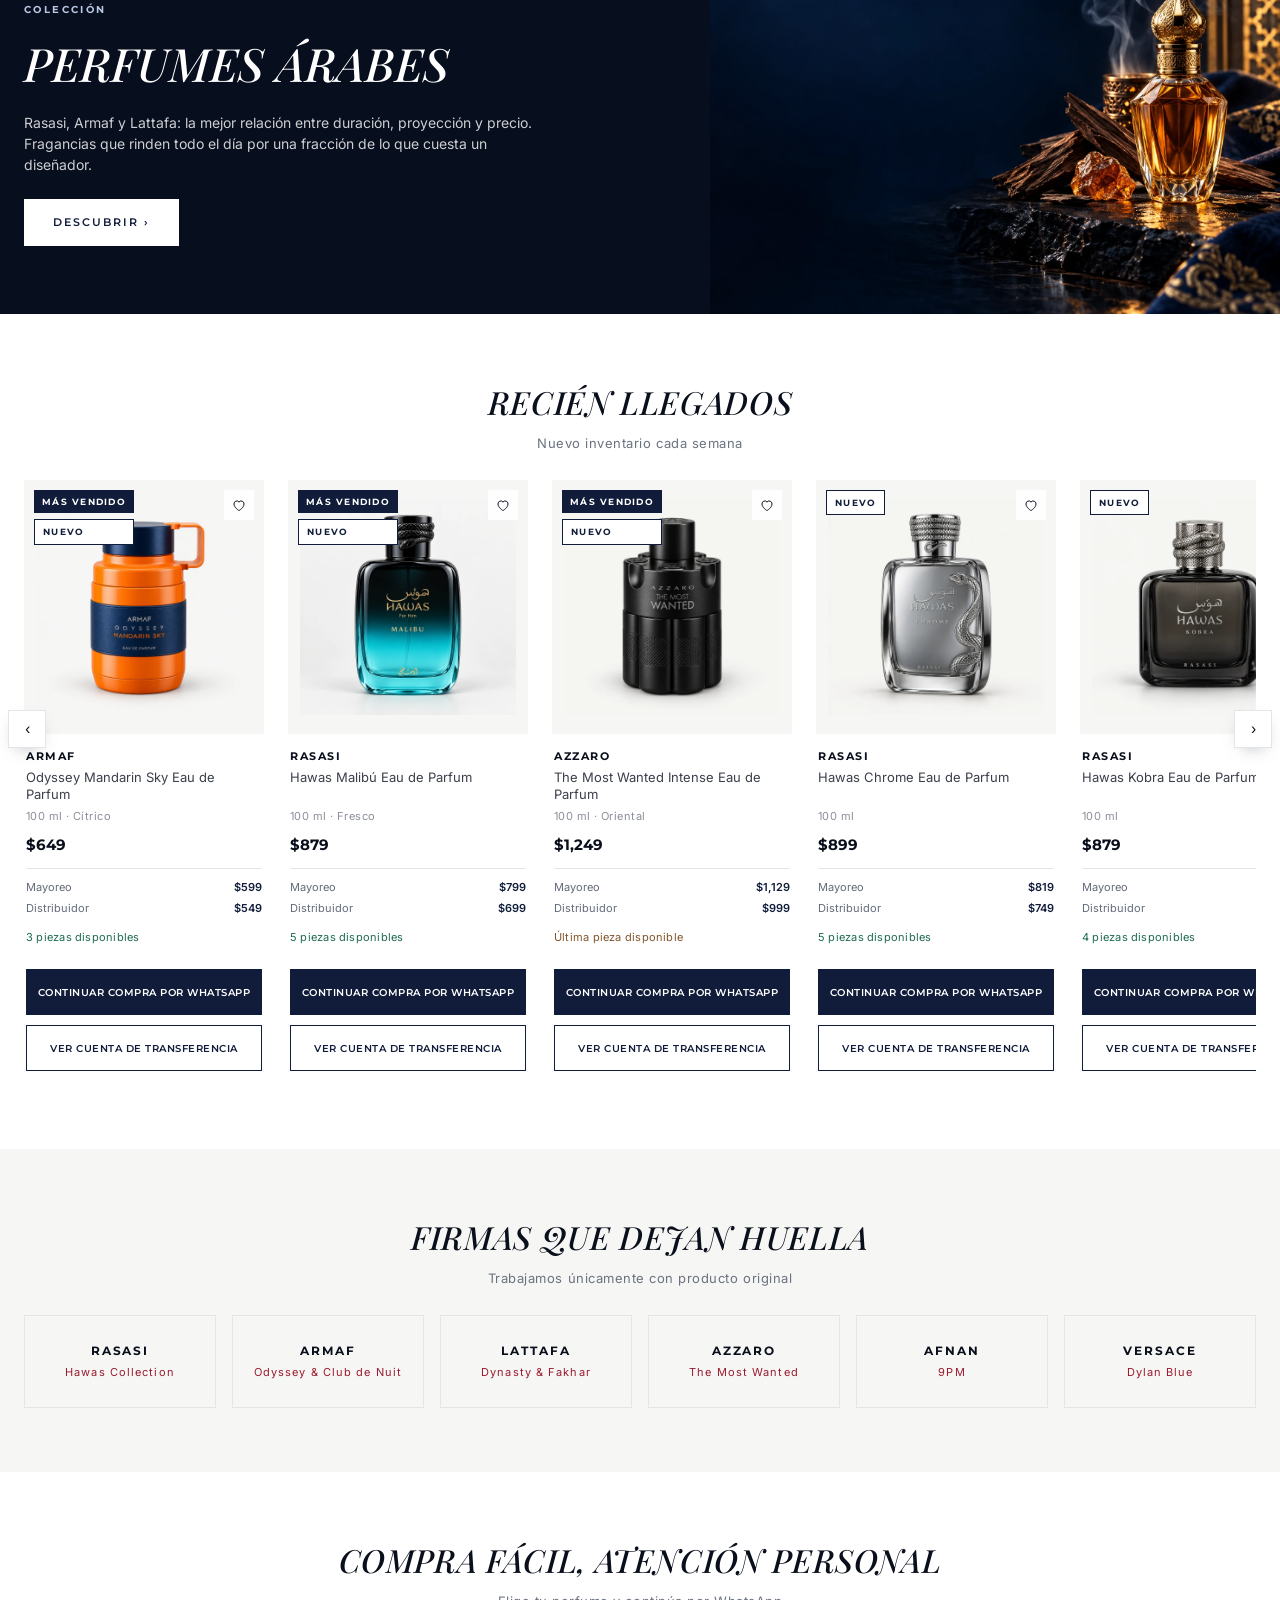
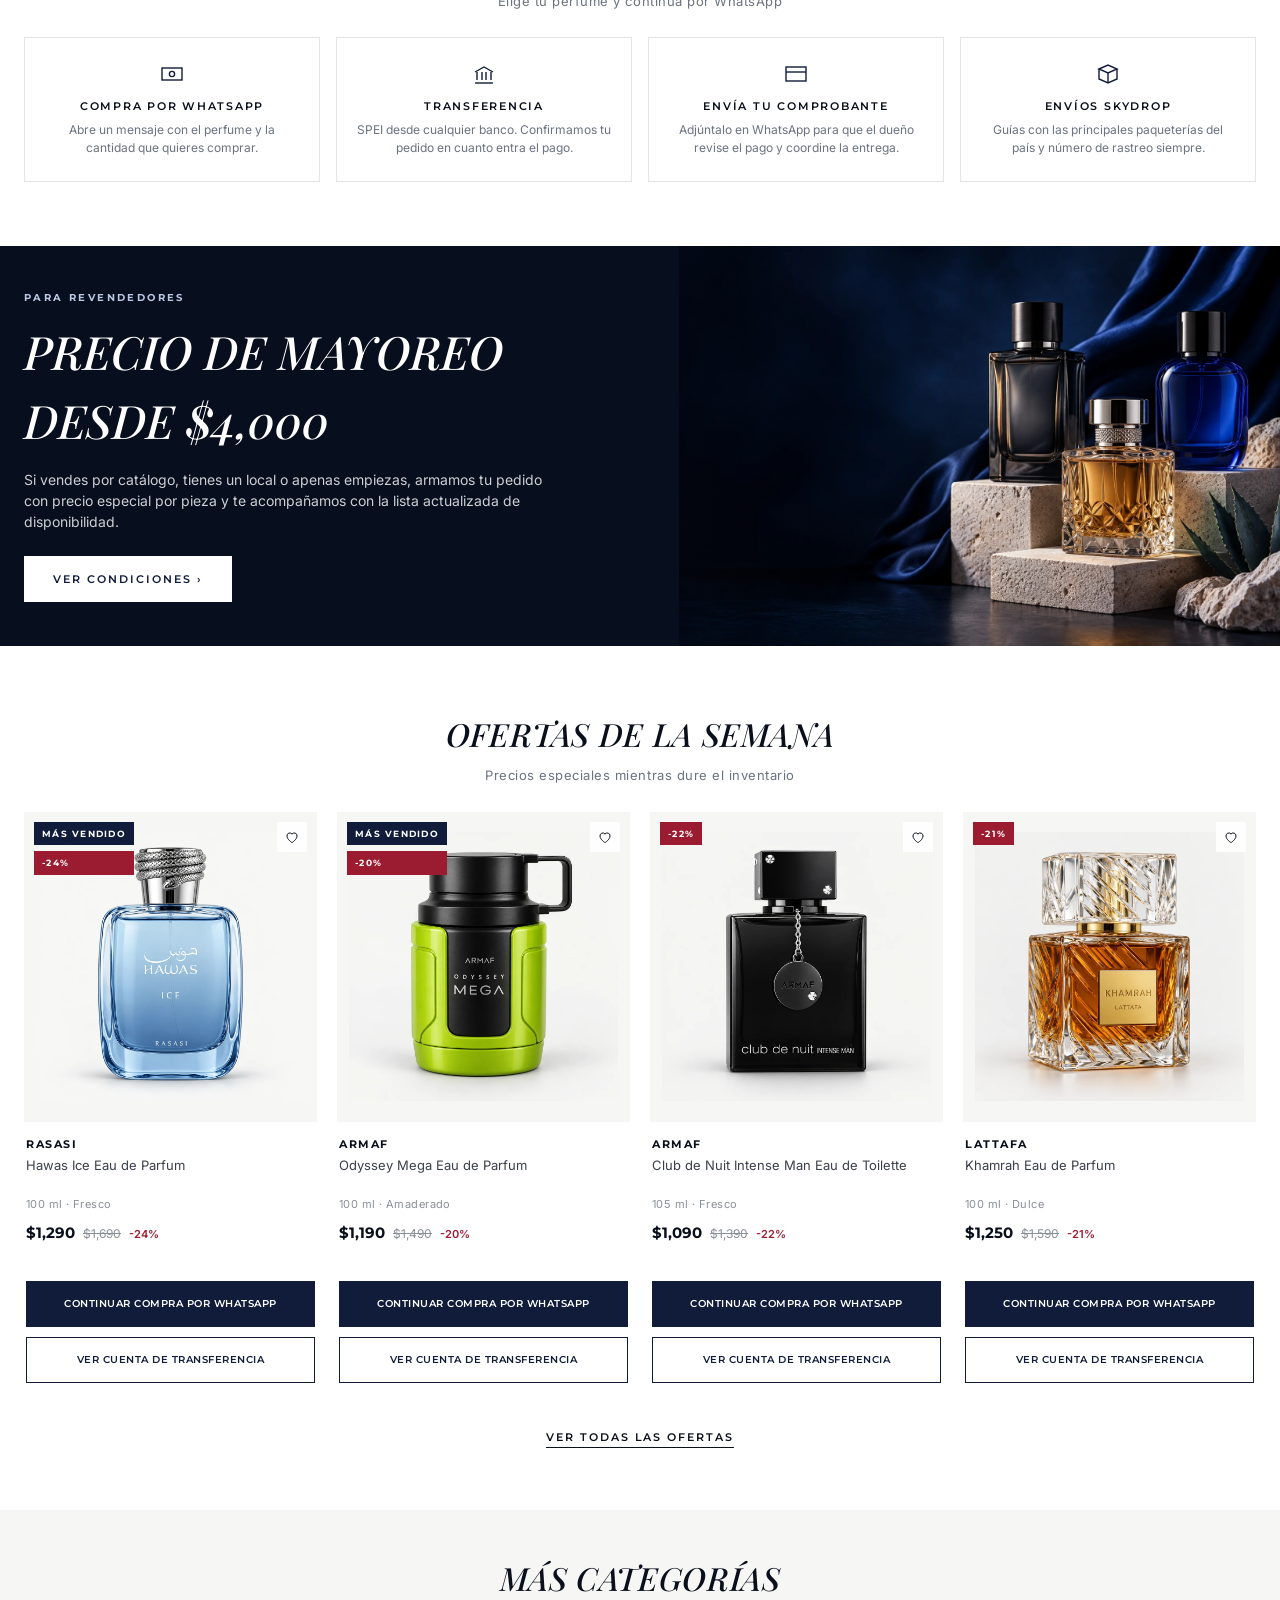
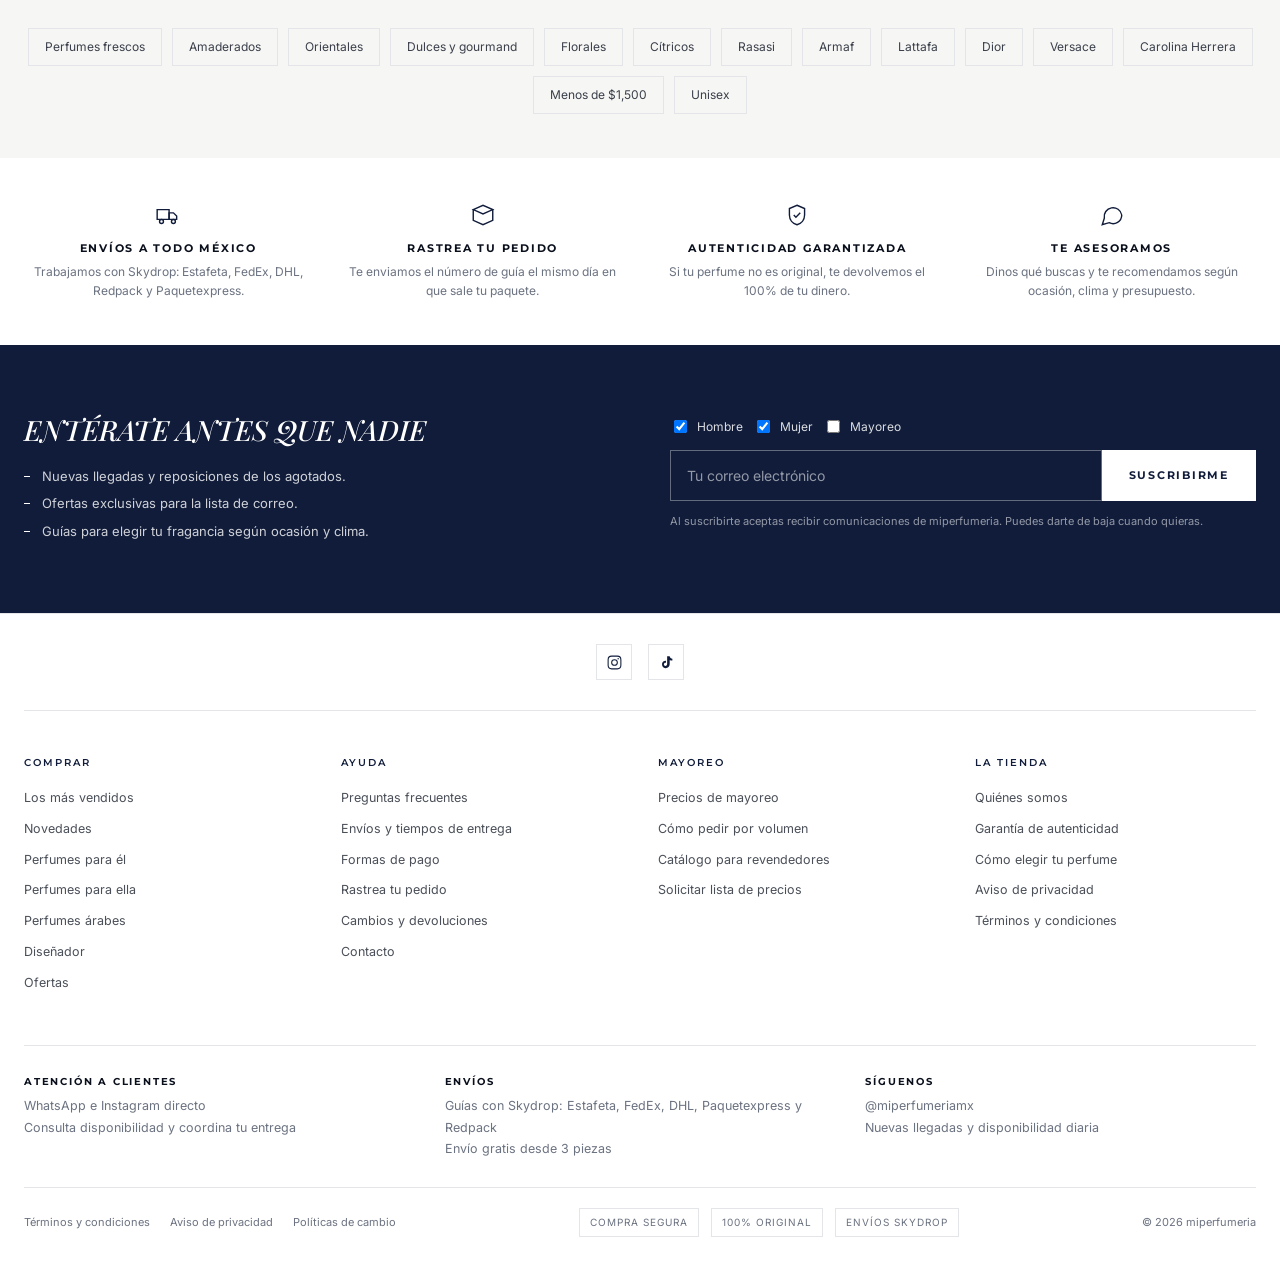
==== commit 3a30b637: "Ocultar productos agotados (stock=0) de todo el catálogo, inicio y sugerencias; sin inventario captu" ====
--- a/index.html
+++ b/index.html
@@ -5,6 +5,14 @@
 <meta name="viewport" content="width=device-width, initial-scale=1">
 <title>miperfumeria | Perfumes originales con envío a todo México</title>
 <meta name="description" content="Perfumes 100% originales de diseñador y árabes. Envío gratis desde 3 piezas, precio de mayoreo desde $4,000 y garantía de autenticidad.">
+<link rel="canonical" href="https://www.miperfumeria.com.mx/">
+<meta property="og:type" content="website">
+<meta property="og:site_name" content="miperfumeria">
+<meta property="og:url" content="https://www.miperfumeria.com.mx/">
+<meta property="og:title" content="miperfumeria | Perfumes originales con envío a todo México">
+<meta property="og:description" content="Perfumes 100% originales de diseñador y árabes. Envío gratis desde 3 piezas, precio de mayoreo desde $4,000 y garantía de autenticidad.">
+<meta property="og:image" content="https://www.miperfumeria.com.mx/assets/img/editorial/hero-chrome.webp">
+<meta name="twitter:card" content="summary_large_image">
 <link rel="preconnect" href="https://fonts.googleapis.com">
 <link rel="preconnect" href="https://fonts.gstatic.com" crossorigin>
 <link href="https://fonts.googleapis.com/css2?family=Inter:wght@400;500;600&family=Montserrat:wght@600;700;800&family=Playfair+Display:ital,wght@0,500;1,400;1,500&display=swap" rel="stylesheet">
@@ -246,14 +254,16 @@
 <div id="site-footer"></div>
 
 <script src="assets/js/data.js"></script>
+<script src="assets/js/supabase.js"></script>
+<script src="assets/js/data-live.js"></script>
 <script src="assets/js/layout.js"></script>
 <script src="assets/js/app.js"></script>
 <script>
 function pageInit(){
-  renderCards(PRODUCTOS.filter(p=>p.stock>0), "#railStock");
-  renderCards(PRODUCTOS.filter(p=>p.best), "#railBest");
-  renderCards(PRODUCTOS.filter(p=>p.nuevo).slice(0,11), "#railNuevo");
-  renderCards(PRODUCTOS.filter(p=>p.oferta || (p.lista && (1-p.precio/p.lista) >= .2)).slice(0,4), "#gridOferta");
+  renderCards(PRODUCTOS.filter(p=>disponible(p) && p.stock!==null), "#railStock");
+  renderCards(PRODUCTOS.filter(p=>disponible(p) && p.best), "#railBest");
+  renderCards(PRODUCTOS.filter(p=>disponible(p) && p.nuevo).slice(0,11), "#railNuevo");
+  renderCards(PRODUCTOS.filter(p=>disponible(p) && (p.oferta || (p.lista && (1-p.precio/p.lista) >= .2))).slice(0,4), "#gridOferta");
 
   // marcas destacadas
   const marcas = [["Rasasi","Hawas Collection"],["Armaf","Odyssey & Club de Nuit"],["Lattafa","Dynasty & Fakhar"],
--- a/assets/css/styles.css
+++ b/assets/css/styles.css
@@ -603,6 +603,7 @@
   .benefit svg{margin:0 auto}
   .hero-copy p{font-size:14px}
   .mobile-search{display:block;padding:10px 24px 14px;border-top:1px solid var(--line)}
+  .card-quick{transform:none;padding:8px 6px;font-size:9px}
 }
 @media (min-width:901px){ .mobile-search{display:none} }
 
@@ -678,6 +679,14 @@
  .hero .hero-bg::after,.editorial .hero-bg::after{background:linear-gradient(90deg,#070e1e 5%,rgba(7,14,30,.7) 34%,transparent 64%)}
 }
 
+/* Confirmación de cuenta + pedido (checkout.html) */
+.confirm-check{display:flex;flex-direction:column;align-items:center;gap:10px;text-align:center;padding:18px 10px}
+.confirm-check .check-circle{stroke:#1f8a4c;stroke-width:2;stroke-dasharray:151;stroke-dashoffset:151;animation:checkCircle .5s ease forwards}
+.confirm-check .check-mark{stroke:#1f8a4c;stroke-width:4;stroke-linecap:round;stroke-linejoin:round;stroke-dasharray:34;stroke-dashoffset:34;animation:checkMark .3s .45s ease forwards}
+.confirm-check p{margin:0}
+@keyframes checkCircle{to{stroke-dashoffset:0}}
+@keyframes checkMark{to{stroke-dashoffset:0}}
+
 /* Compra directa por WhatsApp y transferencia */
 .purchase-actions,.card-buy{display:grid;gap:10px;margin-top:20px}
 .purchase-actions .btn,.card-buy .btn{white-space:normal;text-align:center;line-height:1.5;letter-spacing:.05em}
@@ -700,3 +709,8 @@
 .bank-empty dd{min-height:30px;background:#f5f6f8;border:1px solid var(--line);border-radius:2px}
 
 .delivery-box{border:1px solid var(--line);padding:20px;margin:20px 0;background:#fafbfd}.delivery-box summary{cursor:pointer;font-size:14px;font-weight:600}.delivery-box>p{font-size:12px;color:var(--muted);line-height:1.7}.delivery-box .field{margin-bottom:14px}.delivery-box .form-grid{gap:12px}.delivery-box input{min-width:0;width:100%}.delivery-box input:disabled{background:#eee}
+
+/* Apartado temporal de inventario */
+.hold-bar{background:#fdf5e6;border-left:3px solid #c8962c;padding:12px 14px;margin:14px 0;font-size:11.5px;color:var(--navy);line-height:1.55}
+.hold-bar b{font-variant-numeric:tabular-nums;font-size:13px}
+.hold-bar .hold-note{display:block;color:var(--muted-2);margin-top:3px}
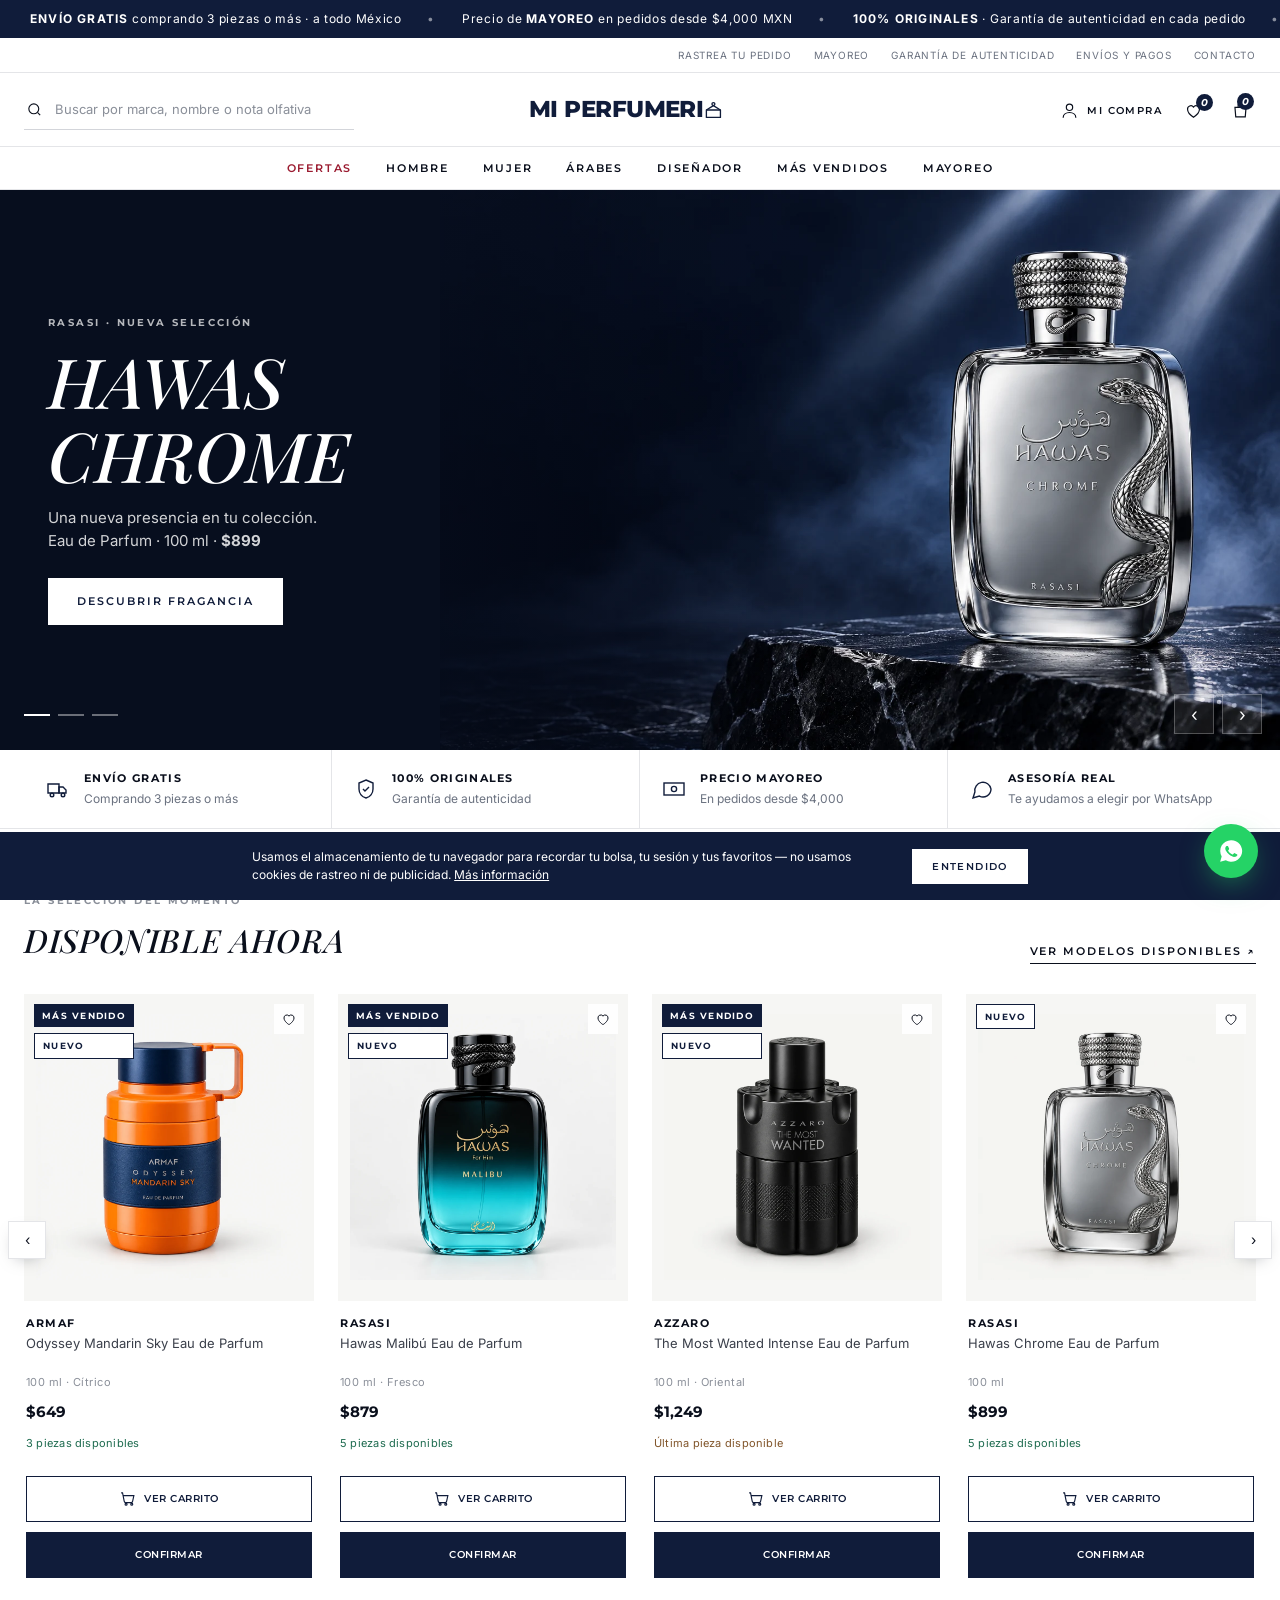
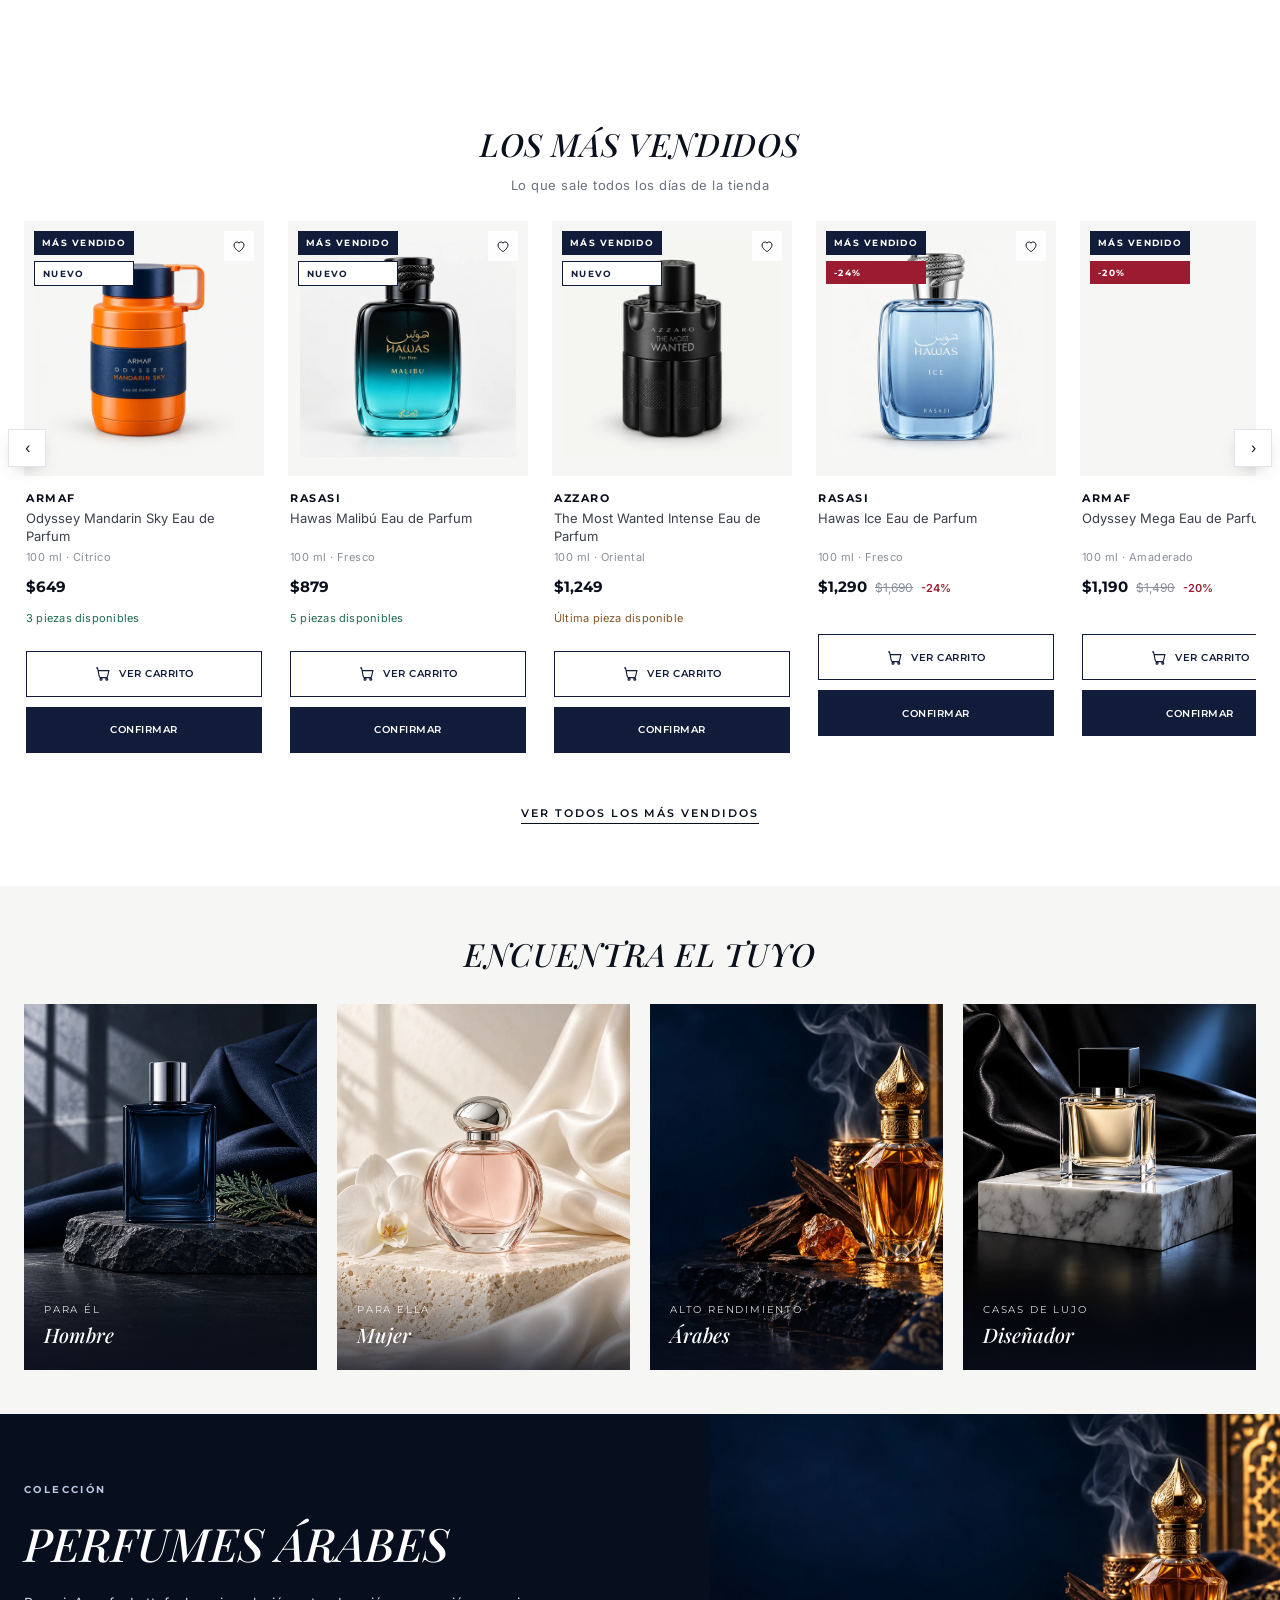
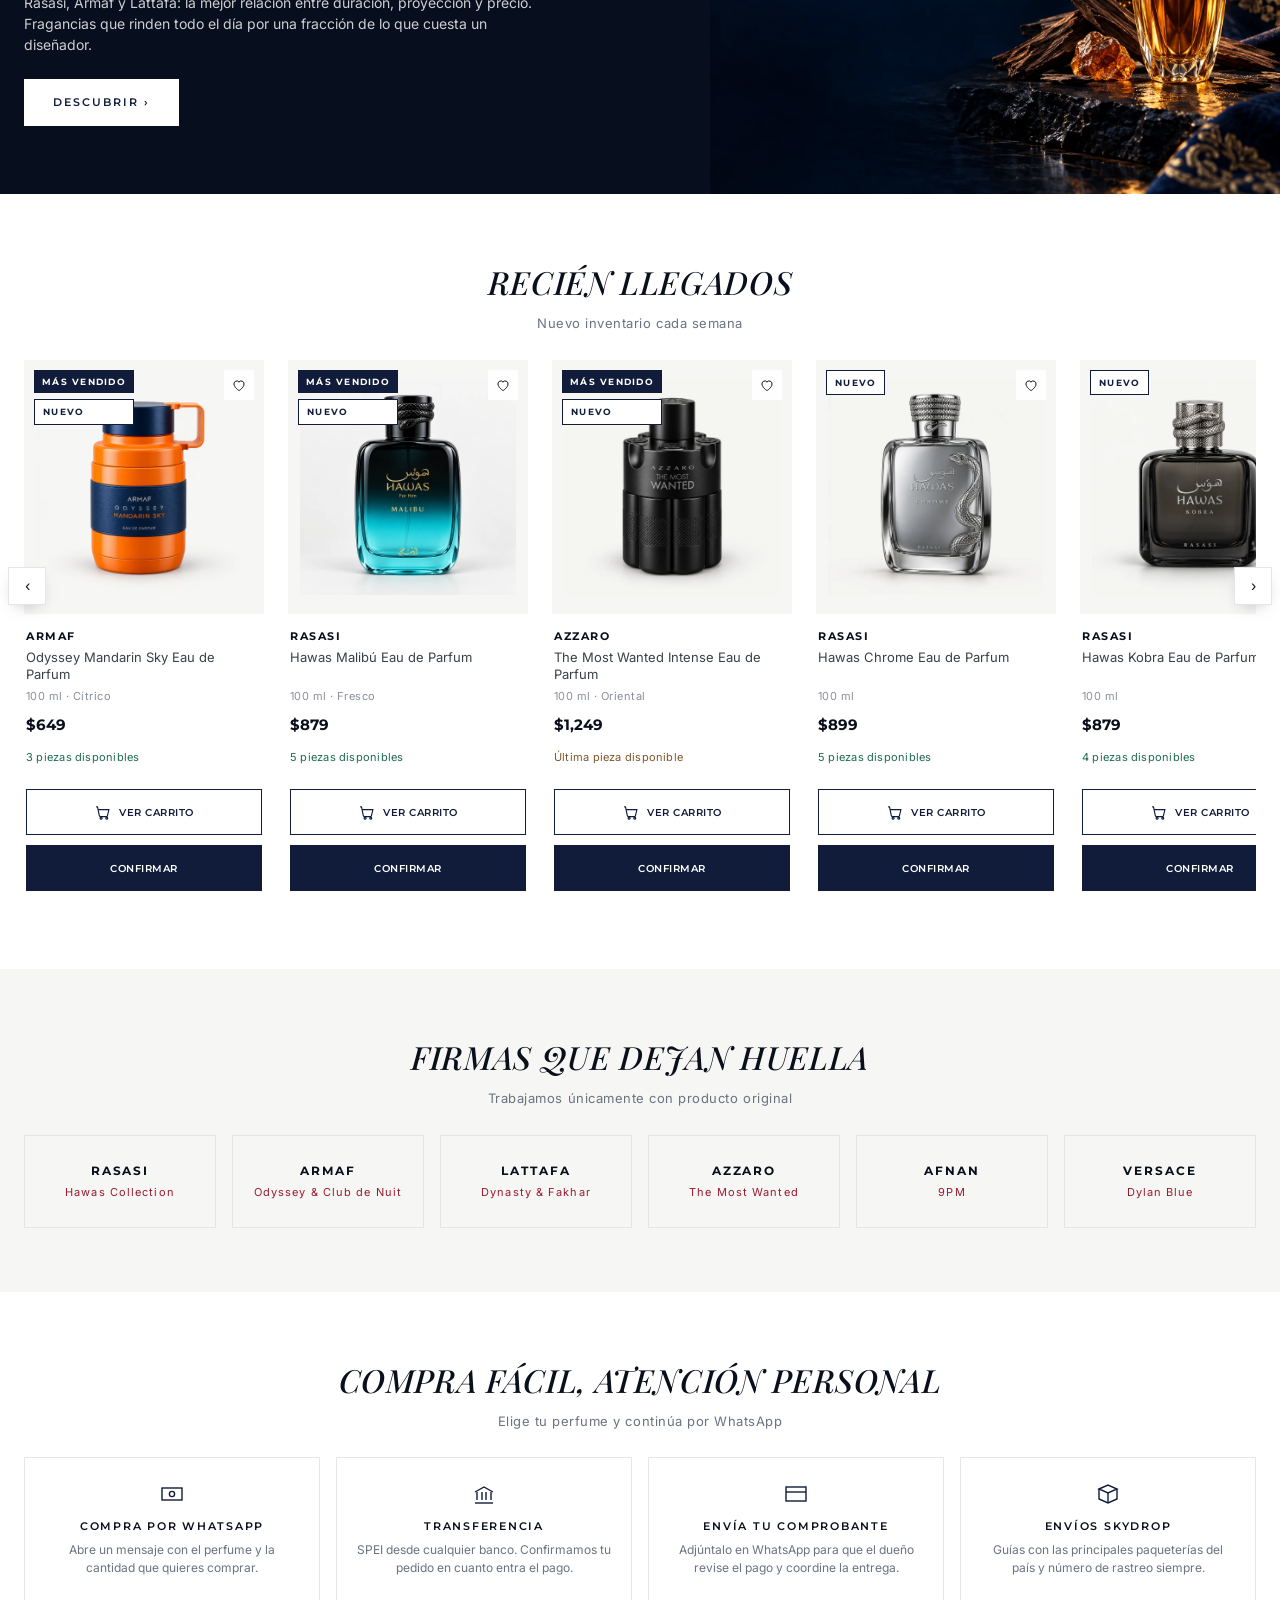
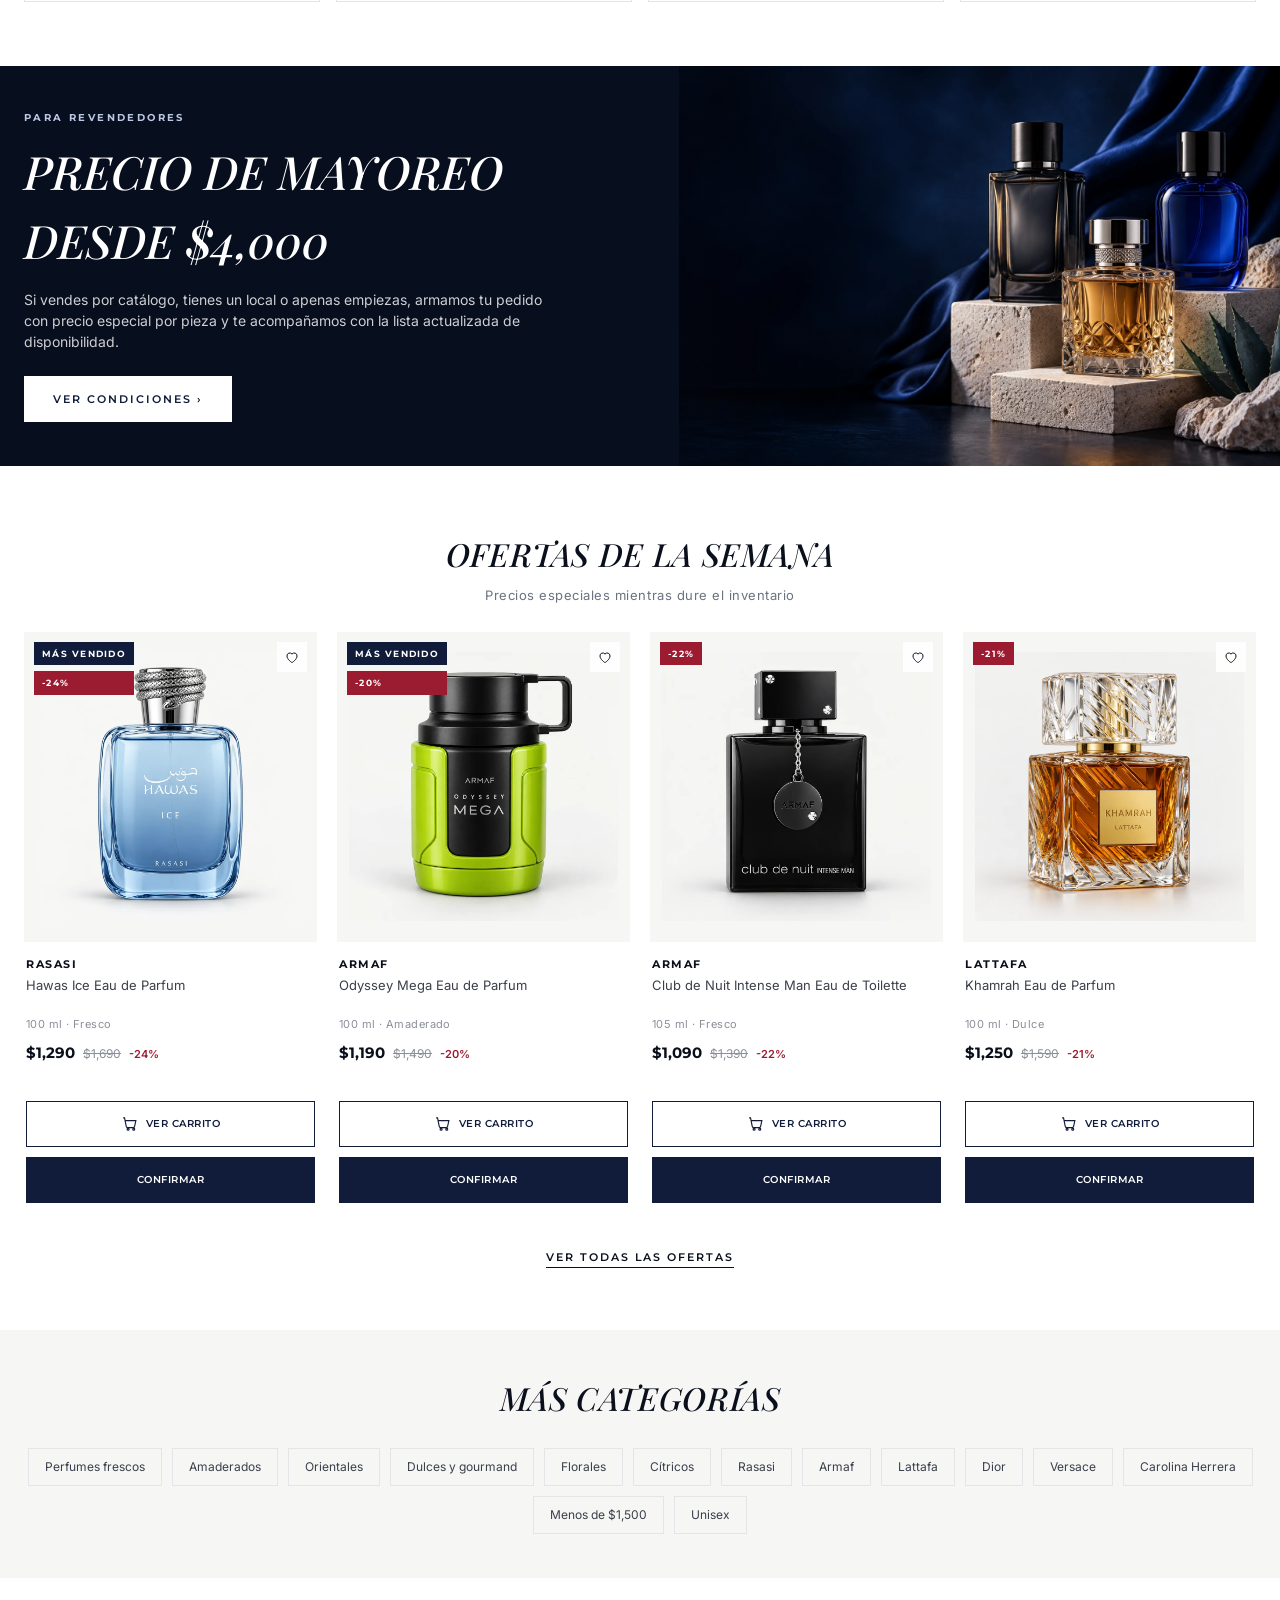
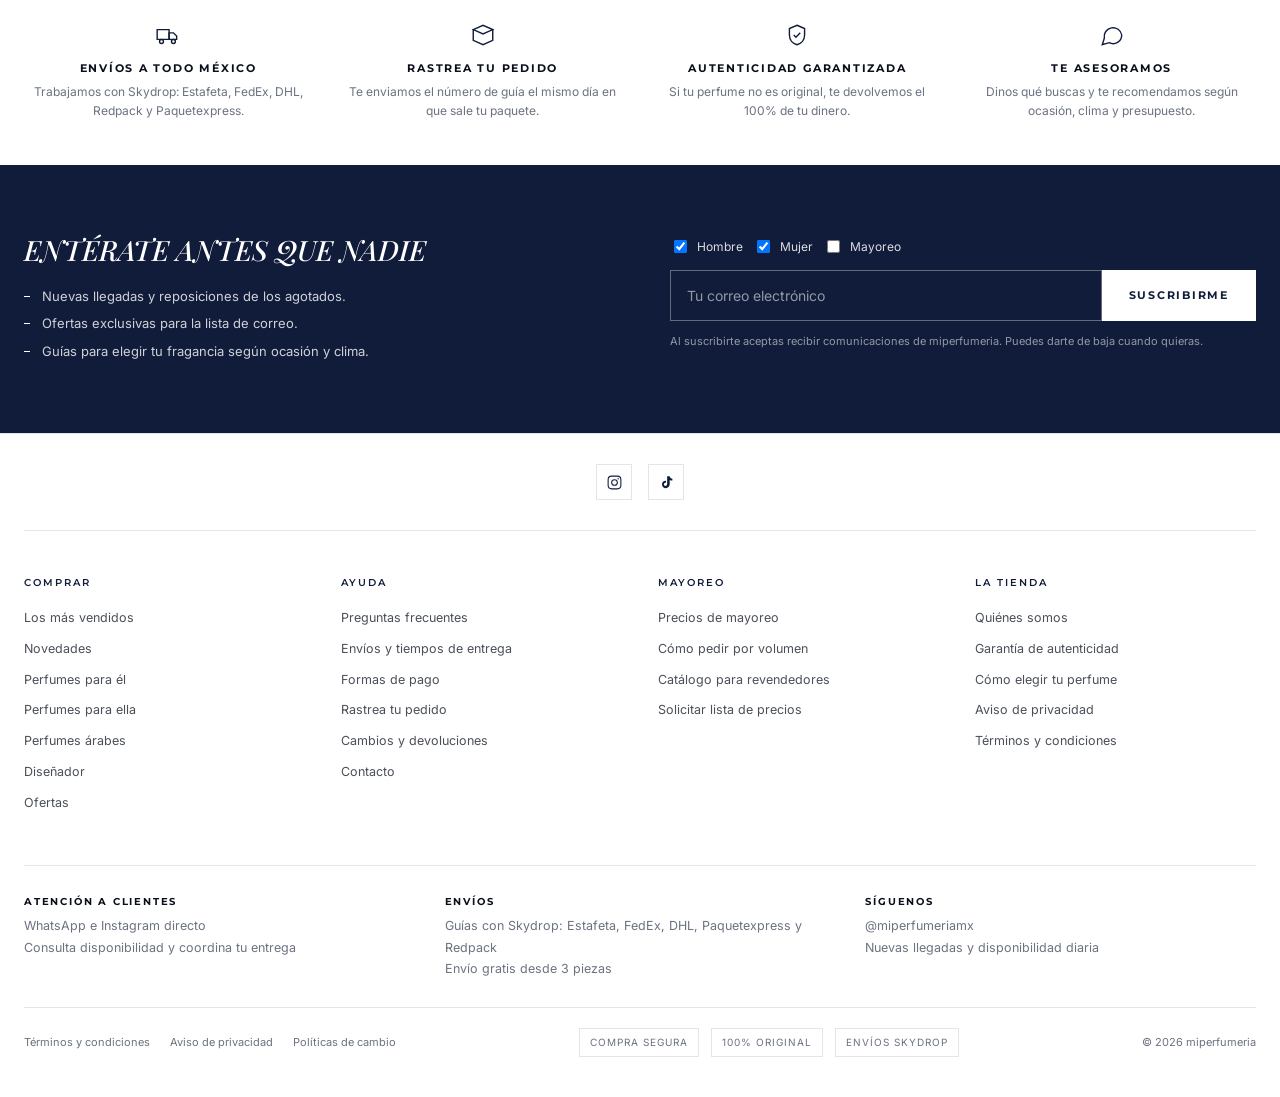
==== commit dfc4e62b: "Entrada escalonada al hacer scroll (patrón premium) MiPerfumeria no tenía ninguna animación de entra" ====
--- a/index.html
+++ b/index.html
@@ -78,7 +78,7 @@
 <!-- ============ MÁS VENDIDOS ============ -->
 <section>
   <div class="wrap">
-    <div class="sec-head">
+    <div class="sec-head reveal">
       <h2 class="sec-title">Los más vendidos</h2>
       <p class="sec-sub">Lo que sale todos los días de la tienda</p>
     </div>
@@ -96,7 +96,7 @@
 <!-- ============ MOSAICO DE CATEGORÍAS ============ -->
 <section class="sec-bone tight">
   <div class="wrap">
-    <div class="sec-head"><h2 class="sec-title">Encuentra el tuyo</h2></div>
+    <div class="sec-head reveal"><h2 class="sec-title">Encuentra el tuyo</h2></div>
     <div class="tiles">
       <a class="tile" href="catalogo.html?f=hombre"><div data-tile="dark" style="aspect-ratio:4/5;max-height:420px"></div>
         <div class="tile-cap"><span>Para él</span><h3>Hombre</h3></div></a>
@@ -124,7 +124,7 @@
 <!-- ============ NOVEDADES ============ -->
 <section>
   <div class="wrap">
-    <div class="sec-head">
+    <div class="sec-head reveal">
       <h2 class="sec-title">Recién llegados</h2>
       <p class="sec-sub">Nuevo inventario cada semana</p>
     </div>
@@ -139,7 +139,7 @@
 <!-- ============ MARCAS ============ -->
 <section class="sec-bone">
   <div class="wrap">
-    <div class="sec-head"><h2 class="sec-title">Firmas que dejan huella</h2>
+    <div class="sec-head reveal"><h2 class="sec-title">Firmas que dejan huella</h2>
       <p class="sec-sub">Trabajamos únicamente con producto original</p></div>
     <div class="brands" id="brandGrid"></div>
   </div>
@@ -148,7 +148,7 @@
 <!-- ============ FORMAS DE PAGO ============ -->
 <section>
   <div class="wrap">
-    <div class="sec-head"><h2 class="sec-title">Compra fácil, atención personal</h2>
+    <div class="sec-head reveal"><h2 class="sec-title">Compra fácil, atención personal</h2>
       <p class="sec-sub">Elige tu perfume y continúa por WhatsApp</p></div>
     <div class="pay-strip">
       <div class="pay-card"><div class="ico"><svg width="24" height="24" viewBox="0 0 24 24" fill="none" stroke="currentColor" stroke-width="1.4"><rect x="2" y="6" width="20" height="12"/><circle cx="12" cy="12" r="2.6"/></svg></div>
@@ -177,7 +177,7 @@
 <!-- ============ OFERTAS ============ -->
 <section>
   <div class="wrap">
-    <div class="sec-head"><h2 class="sec-title">Ofertas de la semana</h2>
+    <div class="sec-head reveal"><h2 class="sec-title">Ofertas de la semana</h2>
       <p class="sec-sub">Precios especiales mientras dure el inventario</p></div>
     <div class="grid-products" id="gridOferta"></div>
     <div style="text-align:center;margin-top:34px"><a class="link-more" href="catalogo.html?f=oferta">Ver todas las ofertas</a></div>
@@ -187,7 +187,7 @@
 <!-- ============ ENLACES SEO ============ -->
 <section class="sec-bone tight">
   <div class="wrap">
-    <div class="sec-head"><h2 class="sec-title">Más categorías</h2></div>
+    <div class="sec-head reveal"><h2 class="sec-title">Más categorías</h2></div>
     <div class="seo-cloud">
       <a href="catalogo.html?fam=Fresco">Perfumes frescos</a>
       <a href="catalogo.html?fam=Amaderado">Amaderados</a>
--- a/assets/css/styles.css
+++ b/assets/css/styles.css
@@ -88,14 +88,13 @@
    BARRA DE AVISOS
    ========================================================= */
 .announce{background:var(--navy);color:#fff;font-size:12px}
-.announce .wrap{display:flex;align-items:center;justify-content:center;gap:18px;height:38px;position:relative}
-.announce-track{height:38px;display:flex;align-items:center;overflow:hidden;flex:1;justify-content:center}
-.announce-item{display:none;letter-spacing:.06em;text-align:center}
-.announce-item.is-on{display:block;animation:fadeUp .5s ease}
+.announce-track{height:38px;display:flex;align-items:center;overflow:hidden;width:100%}
+.announce-scroll{display:flex;align-items:center;white-space:nowrap;animation:ticker 28s linear infinite;will-change:transform}
+.announce-item{letter-spacing:.06em;padding:0 30px;flex-shrink:0;position:relative}
+.announce-item::after{content:"•";position:absolute;right:-3px;opacity:.5}
 .announce-item strong{font-weight:700;letter-spacing:.1em}
-@keyframes fadeUp{from{opacity:0;transform:translateY(6px)}to{opacity:1;transform:none}}
-.announce-nav{color:rgba(255,255,255,.6);font-size:16px;line-height:1;padding:4px 8px}
-.announce-nav:hover{color:#fff}
+@keyframes ticker{from{transform:translateX(0)}to{transform:translateX(-50%)}}
+@media(prefers-reduced-motion:reduce){.announce-scroll{animation:none}}
 
 /* fila de servicios (como el cintillo superior de Palacio) */
 .utility{border-bottom:1px solid var(--line);background:#fff;font-size:11px}
@@ -589,9 +588,8 @@
 
 /* ---------- correcciones móviles ---------- */
 @media (max-width:900px){
-  .announce .wrap{height:auto;padding:9px 0;gap:10px}
-  .announce-track{height:auto}
-  .announce-item{font-size:11.5px}
+  .announce-track{height:34px}
+  .announce-item{font-size:11.5px;padding:0 20px}
   .header-main{grid-template-columns:auto 1fr auto;gap:10px}
   .header-search{display:block;max-width:none;width:auto}
   .header-search .search-field{display:none}
@@ -637,7 +635,6 @@
 .pdp-gallery-single{display:flex;flex-direction:column;min-width:0;align-self:start;position:sticky;top:135px}
 .pdp-gallery-single .pdp-main-img{width:100%;overflow:hidden}
 .pdp-main-img .product-photo{padding:28px;max-height:620px}
-.image-caption{font-size:11px;color:var(--muted);margin:0;text-align:center}
 .pdp-intro{color:var(--muted);font-size:13px;margin:12px 0}
 .price-tiers{display:grid;grid-template-columns:repeat(3,1fr);margin-top:24px;border:1px solid var(--line)}
 .price-tiers>div{padding:16px 12px;border-right:1px solid var(--line)}
@@ -714,3 +711,15 @@
 .hold-bar{background:#fdf5e6;border-left:3px solid #c8962c;padding:12px 14px;margin:14px 0;font-size:11.5px;color:var(--navy);line-height:1.55}
 .hold-bar b{font-variant-numeric:tabular-nums;font-size:13px}
 .hold-bar .hold-note{display:block;color:var(--muted-2);margin-top:3px}
+
+/* Aviso de almacenamiento del navegador */
+#cookieBanner{position:fixed;left:0;right:0;bottom:0;z-index:60;background:var(--navy);color:#fff;padding:16px 20px;display:flex;align-items:center;justify-content:center;gap:20px;flex-wrap:wrap}
+#cookieBanner p{margin:0;font-size:12px;line-height:1.5;max-width:640px}
+#cookieBanner a{color:#fff;text-decoration:underline}
+#cookieBanner button{flex-shrink:0;background:#fff;color:var(--navy);border:0;padding:10px 20px;font-family:var(--f-brand);font-weight:600;font-size:10px;letter-spacing:.14em;text-transform:uppercase;cursor:pointer}
+@media(max-width:640px){#cookieBanner{padding:14px 16px;gap:12px}#cookieBanner button{width:100%}}
+
+/* ---------- Entrada escalonada al hacer scroll ---------- */
+.reveal{opacity:0;transform:translateY(18px);transition:opacity .6s ease,transform .6s ease;transition-delay:var(--d,0s)}
+.reveal.in{opacity:1;transform:none}
+@media(prefers-reduced-motion:reduce){.reveal{opacity:1;transform:none;transition:none}}
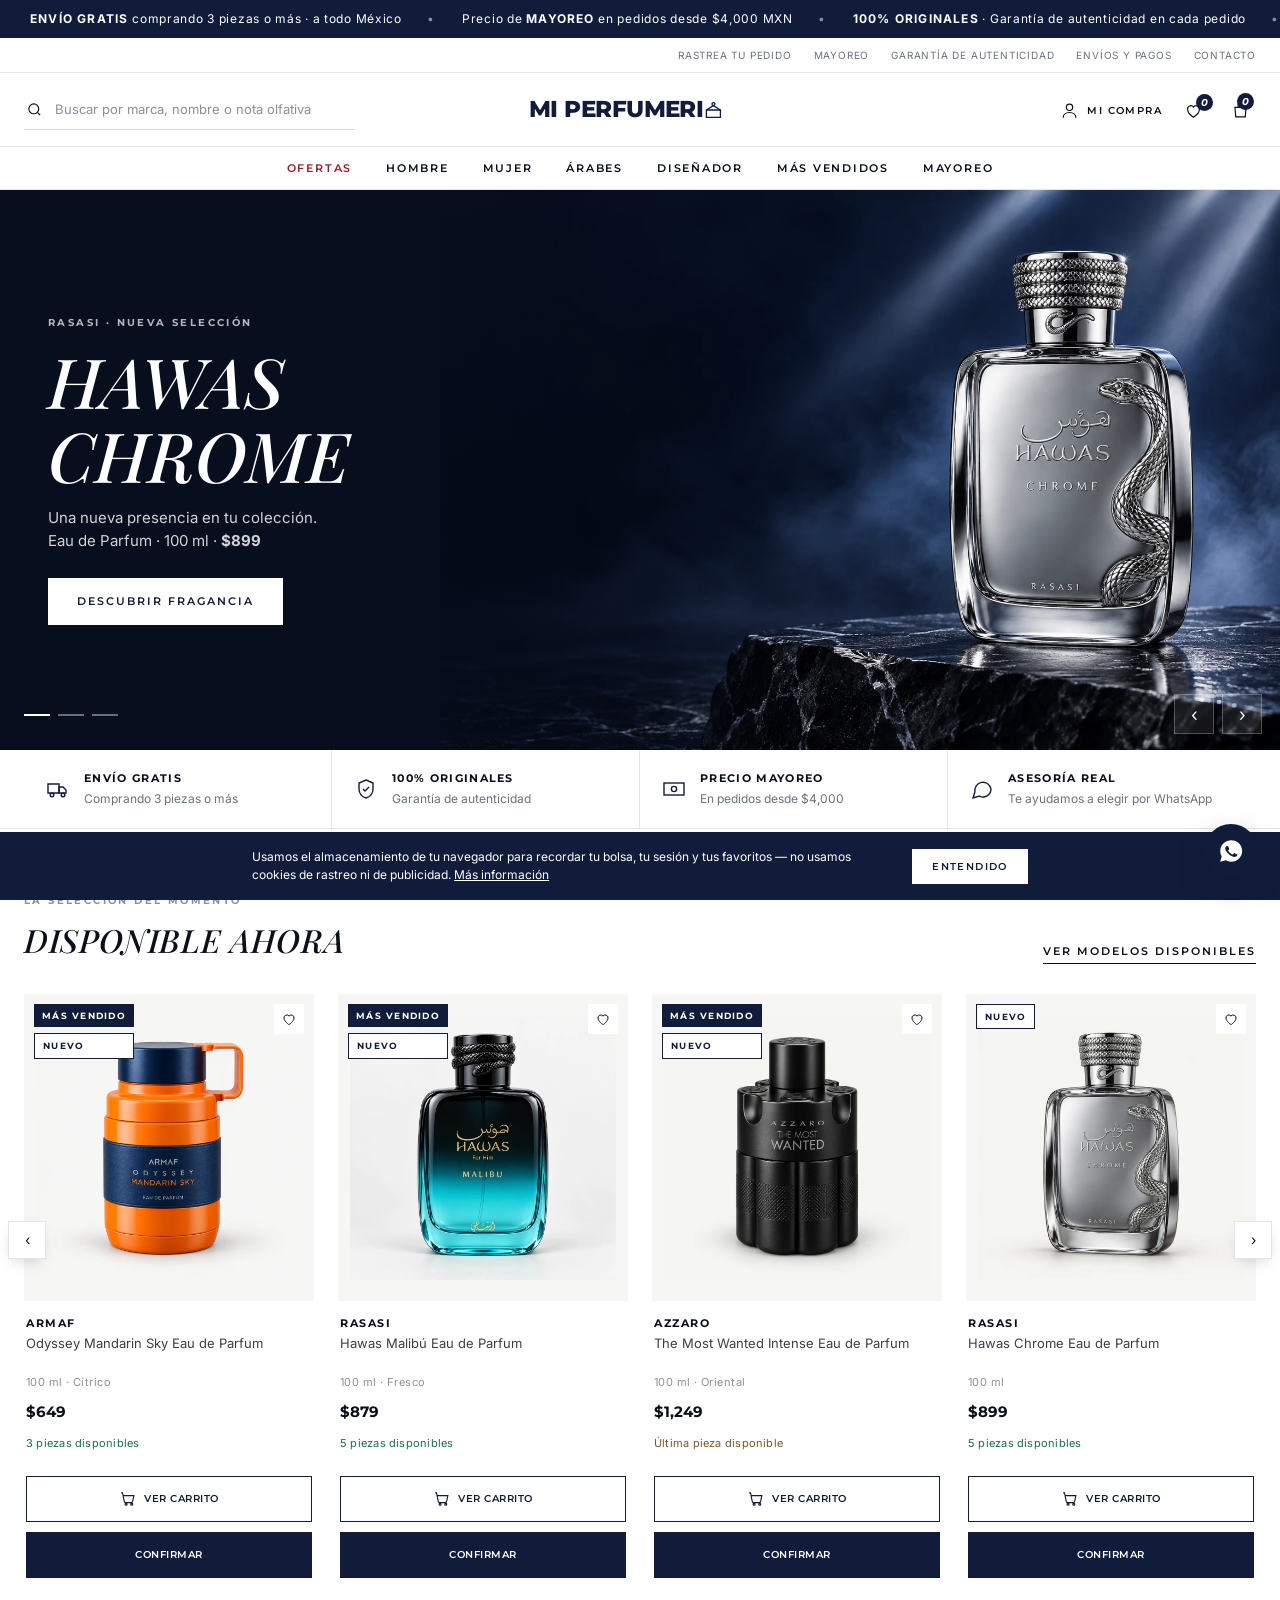
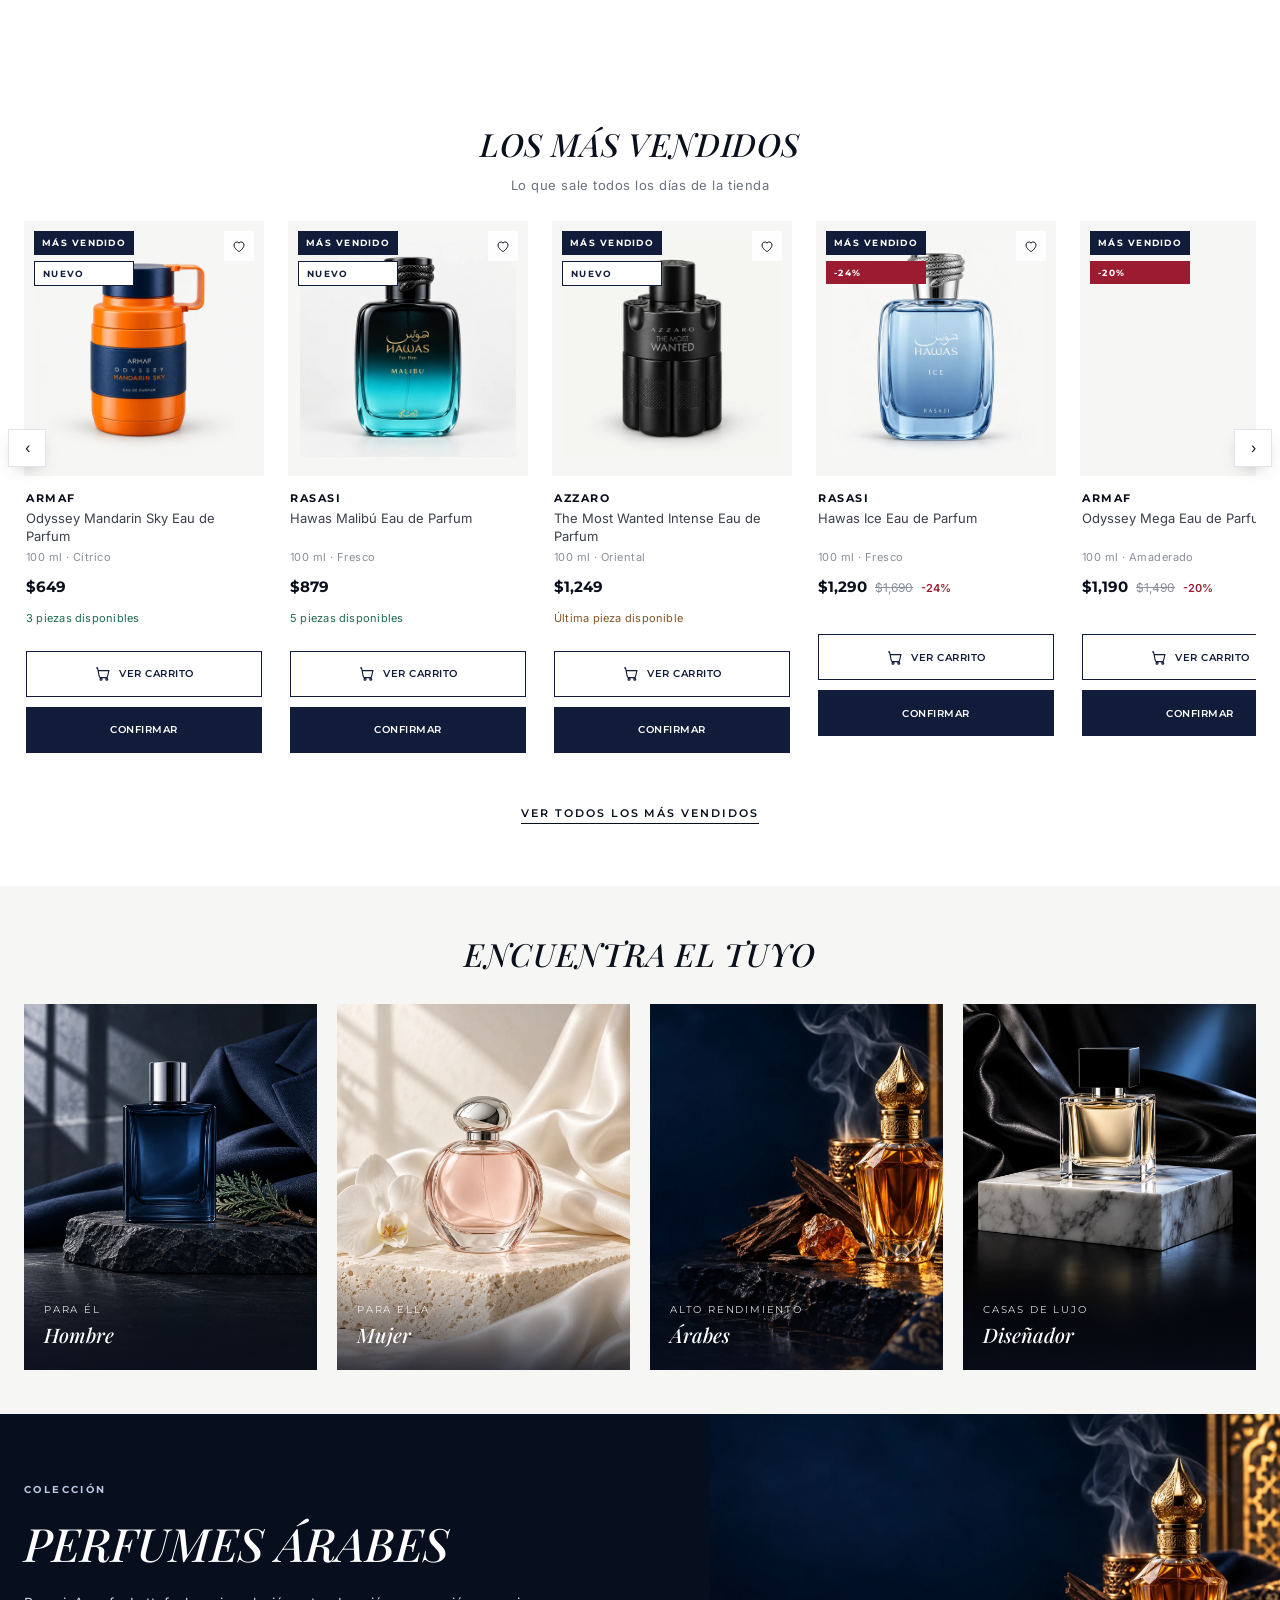
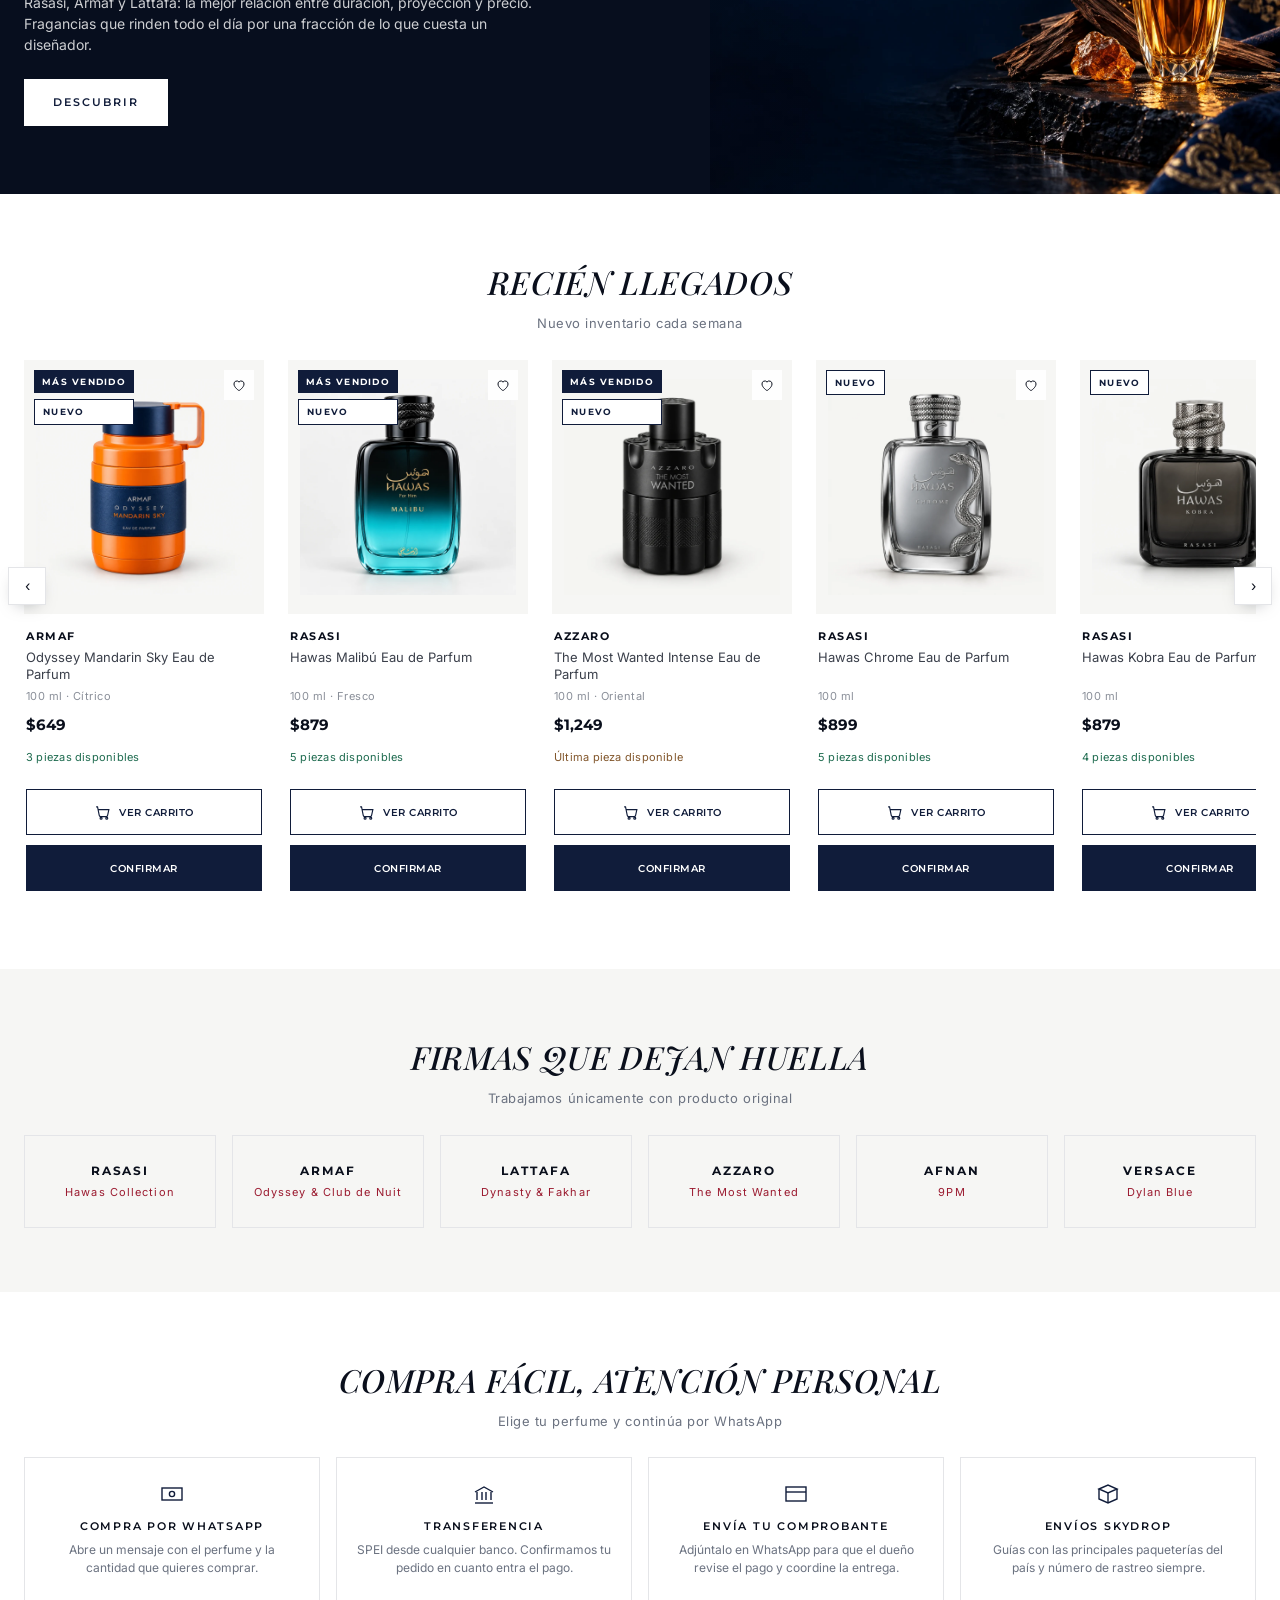
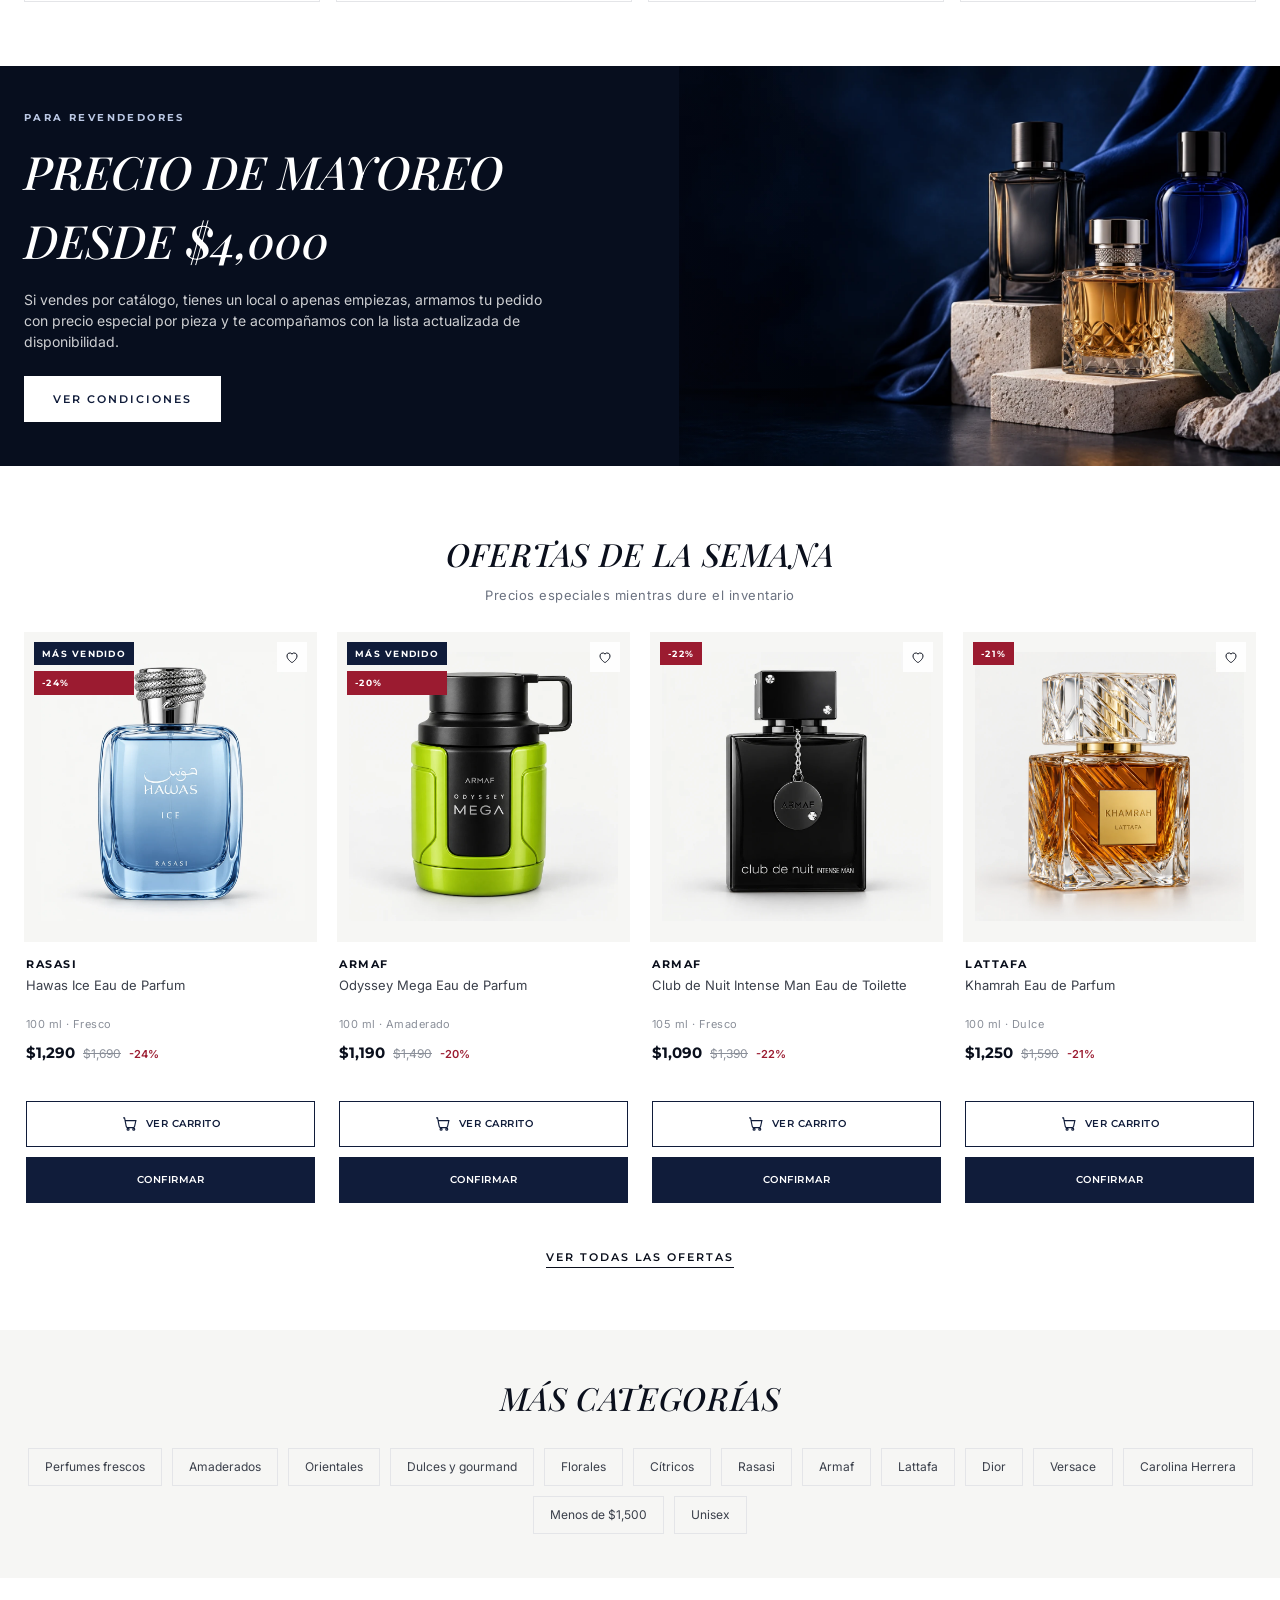
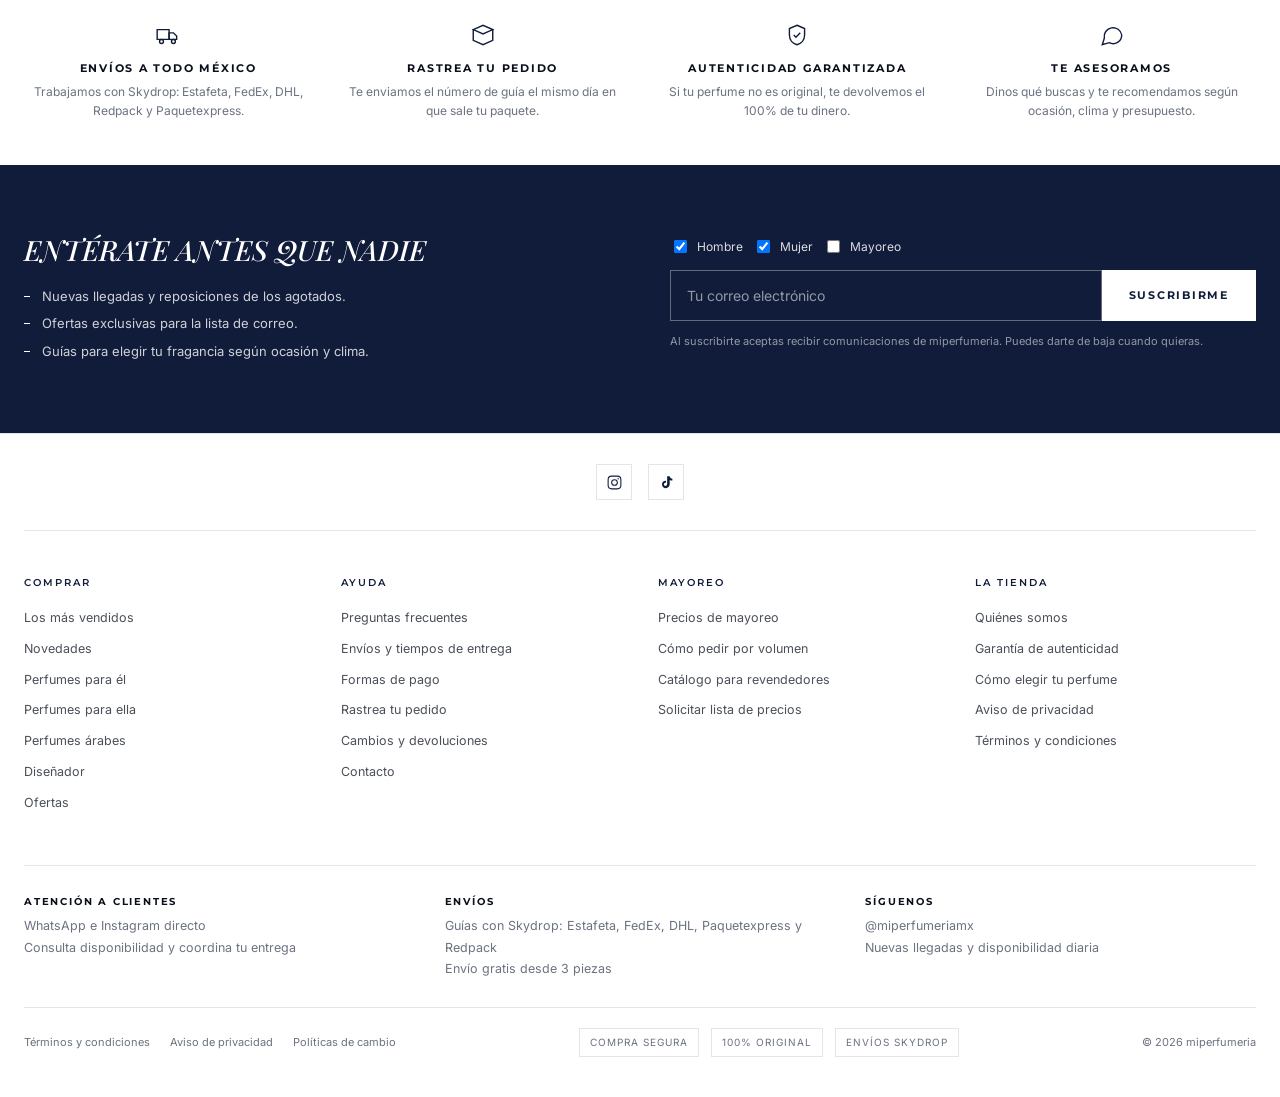
==== commit d6f0e80d: "Botón de WhatsApp con el navy de marca; sin flechas decorativas - .wa-float ya tenía ícono SVG real," ====
--- a/index.html
+++ b/index.html
@@ -71,7 +71,7 @@
 
 <section class="inventory-section">
   <div class="wrap">
-    <div class="section-heading-row"><div><div class="eyebrow">La selección del momento</div><h2 class="sec-title">Disponible ahora</h2></div><a class="link-more" href="catalogo.html?f=inventario">Ver modelos disponibles ↗</a></div>
+    <div class="section-heading-row"><div><div class="eyebrow">La selección del momento</div><h2 class="sec-title">Disponible ahora</h2></div><a class="link-more" href="catalogo.html?f=inventario">Ver modelos disponibles</a></div>
     <div class="rail-wrap"><button class="rail-btn prev" aria-label="Anterior">‹</button><div class="rail" id="railStock"></div><button class="rail-btn next" aria-label="Siguiente">›</button></div>
   </div>
 </section>
@@ -117,7 +117,7 @@
     <div class="eyebrow">Colección</div>
     <h2>Perfumes árabes</h2>
     <p>Rasasi, Armaf y Lattafa: la mejor relación entre duración, proyección y precio. Fragancias que rinden todo el día por una fracción de lo que cuesta un diseñador.</p>
-    <a class="btn btn-light" href="catalogo.html?f=arabe">Descubrir ›</a>
+    <a class="btn btn-light" href="catalogo.html?f=arabe">Descubrir</a>
   </div></div>
 </div>
 
@@ -170,7 +170,7 @@
     <div class="eyebrow">Para revendedores</div>
     <h2>Precio de mayoreo desde $4,000</h2>
     <p>Si vendes por catálogo, tienes un local o apenas empiezas, armamos tu pedido con precio especial por pieza y te acompañamos con la lista actualizada de disponibilidad.</p>
-    <a class="btn btn-light" href="mayoreo.html">Ver condiciones ›</a>
+    <a class="btn btn-light" href="mayoreo.html">Ver condiciones</a>
   </div></div>
 </div>
 
--- a/assets/css/styles.css
+++ b/assets/css/styles.css
@@ -506,8 +506,8 @@
 /* whatsapp flotante */
 .wa-float{
   position:fixed;right:22px;bottom:22px;z-index:80;width:54px;height:54px;border-radius:50%;
-  background:#25D366;color:#fff;display:flex;align-items:center;justify-content:center;
-  box-shadow:0 10px 30px -8px rgba(37,211,102,.6);
+  background:var(--navy);color:#fff;display:flex;align-items:center;justify-content:center;
+  box-shadow:0 10px 30px -8px rgba(16,28,58,.6);transition:transform .2s ease;
 }
 .wa-float:hover{transform:scale(1.06)}
 
